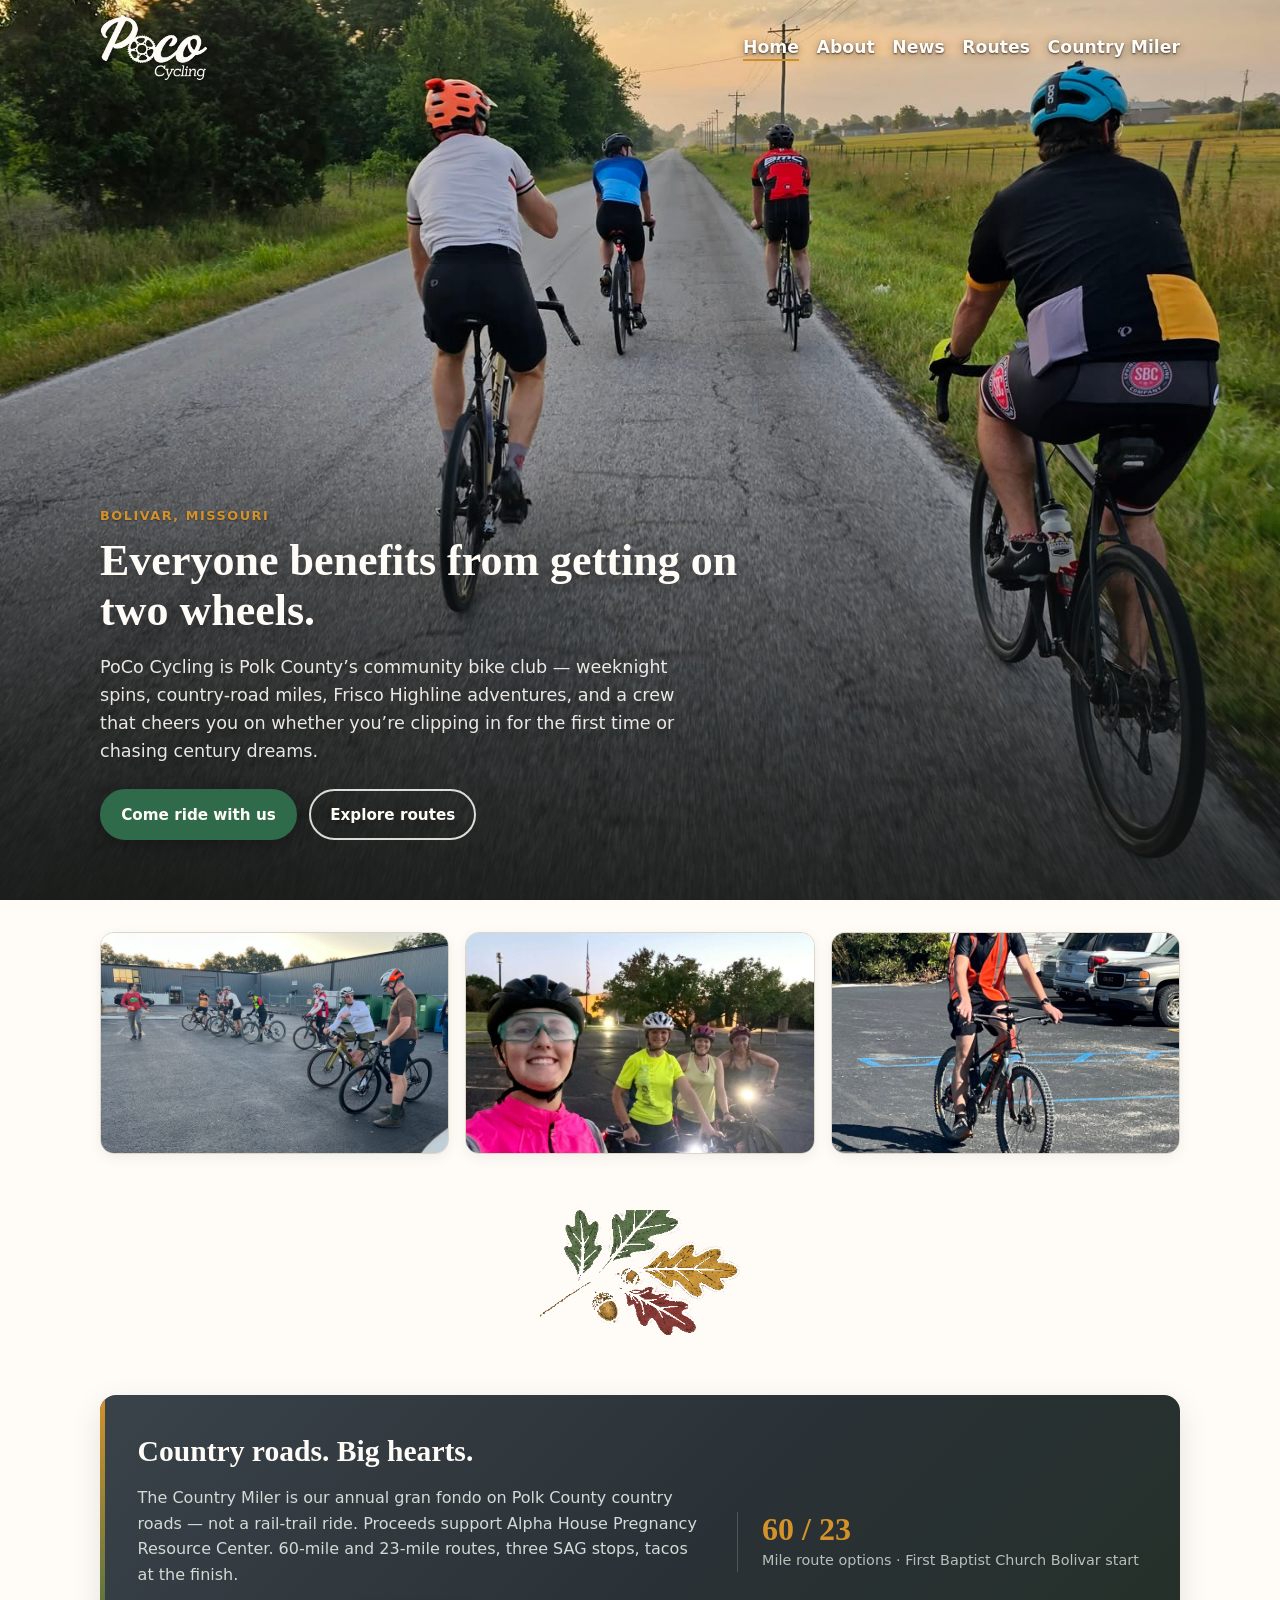
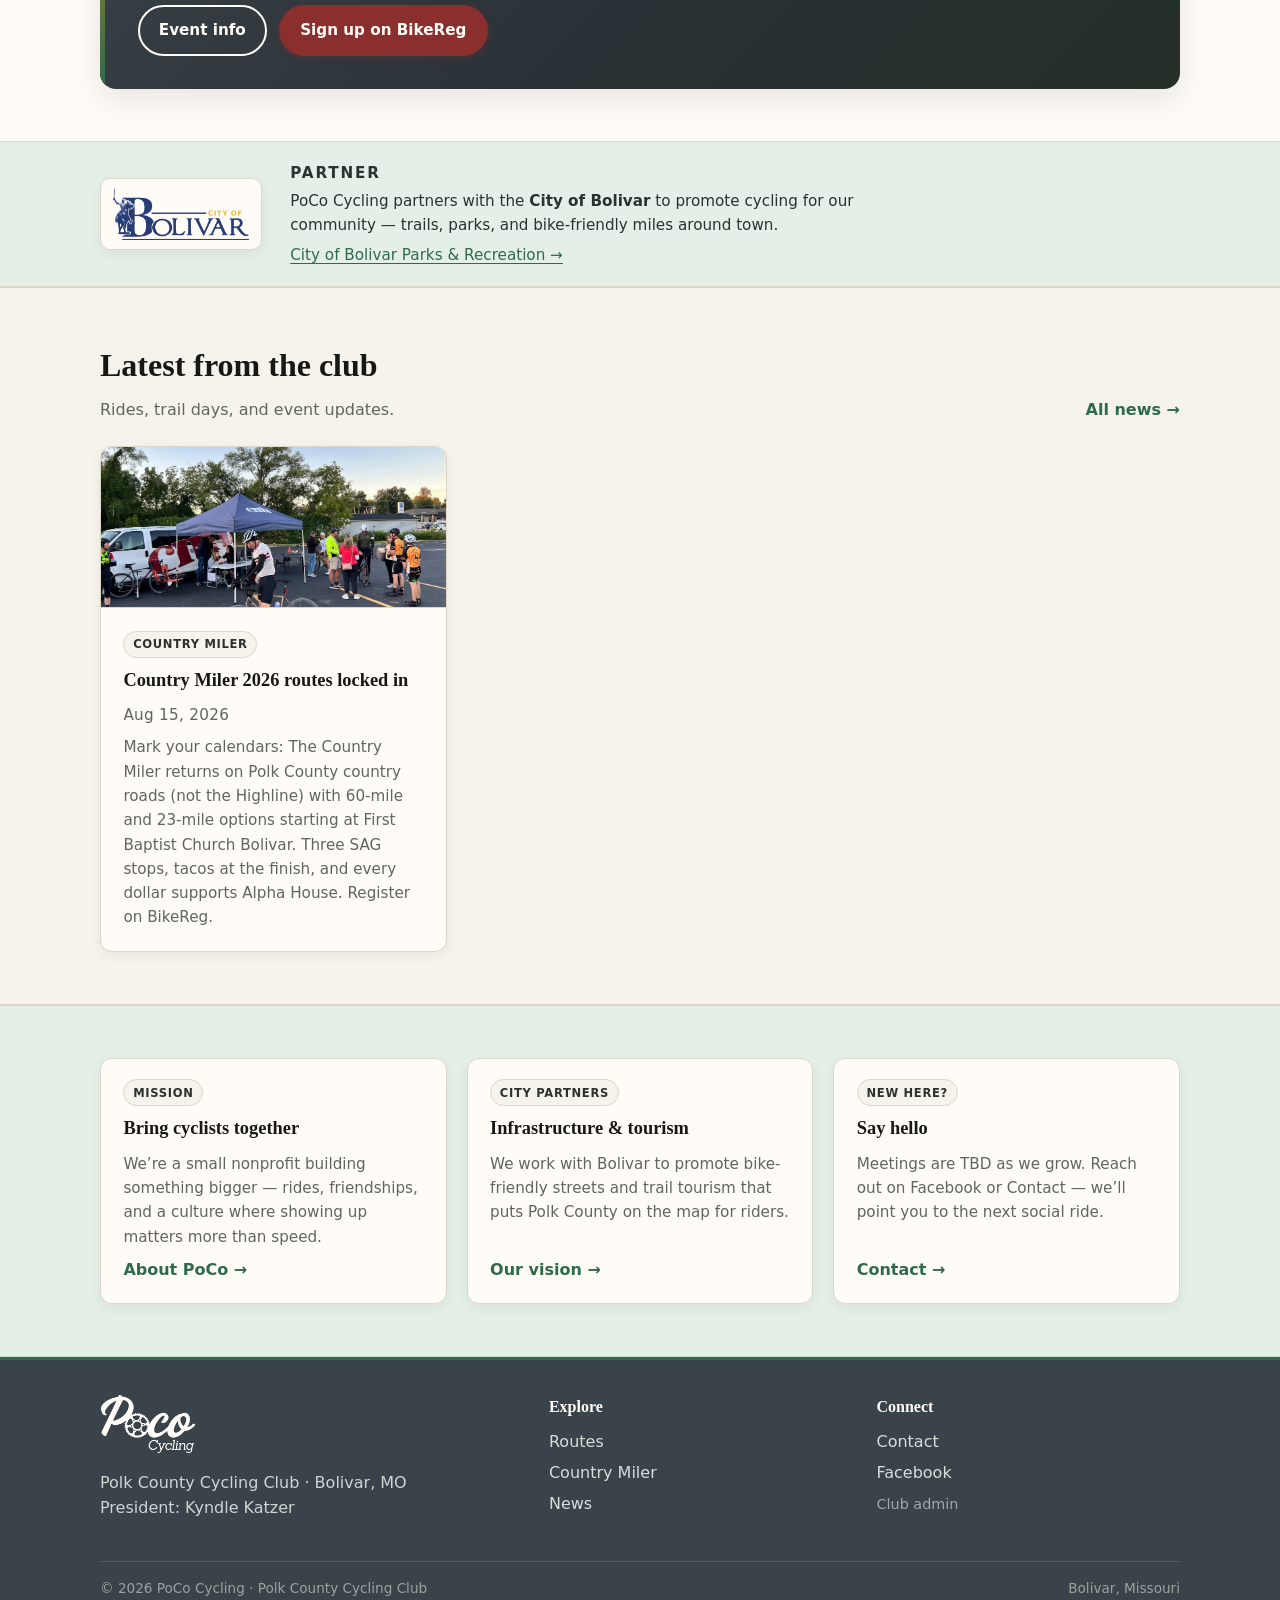
==== index.html @ d3add4bf "Align Join-deferred copy with Prototyper snapshot Home CTA points to Facebook; About Join button rem" ====
<!DOCTYPE html>
<html lang="en">
<head>
  <meta charset="utf-8">
  <meta name="viewport" content="width=device-width, initial-scale=1">
  <title>PoCo Cycling — Polk County Cycling Club</title>
  <meta name="description" content="Polk County Cycling Club in Bolivar, MO. Rides, Frisco Highline Trail, and The Country Miler gran fondo.">
  <link rel="stylesheet" href="css/styles.css?v=home4">
  <link rel="icon" href="assets/poco-logo.png" type="image/png">
</head>
<body class="page-home">
  <header class="site-header">
    <div class="container nav-wrap">
      <a class="brand" href="index.html" aria-label="PoCo Cycling home">
        <img class="brand-mark" id="home-brand-mark" src="assets/poco-logo-white.png" alt="PoCo Cycling">
      </a>
      <button class="nav-toggle" type="button" aria-expanded="false" aria-controls="site-nav">Menu</button>
      <nav class="site-nav" id="site-nav" aria-label="Primary">
        <ul>
          <li><a href="index.html" aria-current="page">Home</a></li>
          <li><a href="about.html">About</a></li>
          <li><a href="news.html">News</a></li>
          <li><a href="routes.html">Routes</a></li>
          <li><a href="country-miler.html">Country Miler</a></li>
        </ul>
      </nav>
    </div>
  </header>

  <main>
    <section class="hero hero-photo" aria-label="Welcome">
      <div class="hero-photo-overlay" aria-hidden="true"></div>
      <div class="container hero-photo-content">
        <p class="eyebrow">Bolivar, Missouri</p>
        <h1>Everyone benefits from getting on two wheels.</h1>
        <p class="lede">PoCo Cycling is Polk County’s community bike club — weeknight spins, country-road miles, Frisco Highline adventures, and a crew that cheers you on whether you’re clipping in for the first time or chasing century dreams.</p>
        <div class="cta-row">
          <a class="btn" href="https://www.facebook.com/profile.php?id=61550557324819" rel="noopener noreferrer" target="_blank">Come ride with us</a>
          <a class="btn btn-outline" href="routes.html">Explore routes</a>
        </div>
      </div>
    </section>

    <section class="section photo-strip-section" aria-label="Club photos">
      <div class="container">
        <div class="photo-strip photo-strip-3">
          <figure class="photo-frame">
            <img src="assets/photos/group-prep-parking-lot.jpg" alt="Cyclists gathering and preparing bikes in a parking lot before a community ride" width="800" height="600" loading="lazy">
          </figure>
          <figure class="photo-frame">
            <img src="assets/photos/women-riders-dusk-selfie.jpg" alt="Four women cyclists in high-visibility gear smiling for a dusk selfie with bike lights on" width="800" height="1000" loading="lazy">
          </figure>
          <figure class="photo-frame">
            <img src="assets/photos/young-rider-mtb-parking-lot.jpg" alt="Smiling young mountain bike rider in an orange safety vest and yellow helmet" width="800" height="1000" loading="lazy">
          </figure>
        </div>
      </div>
    </section>

    <div class="illust-divider" aria-hidden="true">
      <img src="assets/illustrations/botanical.png" alt="" width="220" height="140" loading="lazy">
    </div>

    <section class="section">
      <div class="container">
        <div class="callout">
          <div>
            <h2>Country roads. Big hearts.</h2>
            <p>The Country Miler is our annual gran fondo on Polk County country roads — not a rail-trail ride. Proceeds support Alpha House Pregnancy Resource Center. 60-mile and 23-mile routes, three SAG stops, tacos at the finish.</p>
            <div class="cta-row" style="margin-top:1rem">
              <a class="btn btn-outline" href="country-miler.html">Event info</a>
              <a class="btn btn-barn" href="https://www.bikereg.com/the-country-miler" target="_blank" rel="noopener noreferrer">Sign up on BikeReg</a>
            </div>
          </div>
          <div class="callout-stat">
            <strong>60 / 23</strong>
            <span>Mile route options · First Baptist Church Bolivar start</span>
          </div>
        </div>
      </div>
    </section>

    <section class="partner-band" aria-label="City of Bolivar partner">
      <div class="container partner-band-inner">
        <a class="partner-logo-link" href="https://www.bolivar.mo.us/parks-recreation" target="_blank" rel="noopener noreferrer">
          <img class="partner-logo" src="assets/partners/city-of-bolivar-logo.png" alt="City of Bolivar" width="160" height="80" loading="lazy">
        </a>
        <div class="partner-band-copy">
          <p class="eyebrow">Partner</p>
          <p>PoCo Cycling partners with the <strong>City of Bolivar</strong> to promote cycling for our community — trails, parks, and bike-friendly miles around town.</p>
          <p><a href="https://www.bolivar.mo.us/parks-recreation" target="_blank" rel="noopener noreferrer">City of Bolivar Parks &amp; Recreation →</a></p>
        </div>
      </div>
    </section>

    <section class="section section-alt">
      <div class="container">
        <div class="section-head">
          <div>
            <h2>Latest from the club</h2>
            <p>Rides, trail days, and event updates.</p>
          </div>
          <a class="link-more" href="news.html">All news →</a>
        </div>
        <div class="card-grid" id="news-teaser" aria-live="polite">
          <p class="meta">Loading news…</p>
        </div>
      </div>
    </section>

    <section class="section section-wash">
      <div class="container card-grid">
        <article class="card">
          <span class="tag">Mission</span>
          <h3>Bring cyclists together</h3>
          <p>We’re a small nonprofit building something bigger — rides, friendships, and a culture where showing up matters more than speed.</p>
          <a href="about.html">About PoCo →</a>
        </article>
        <article class="card">
          <span class="tag">City partners</span>
          <h3>Infrastructure &amp; tourism</h3>
          <p>We work with Bolivar to promote bike-friendly streets and trail tourism that puts Polk County on the map for riders.</p>
          <a href="about.html#partnership">Our vision →</a>
        </article>
        <article class="card">
          <span class="tag">New here?</span>
          <h3>Say hello</h3>
          <p>Meetings are TBD as we grow. Reach out on Facebook or Contact — we’ll point you to the next social ride.</p>
          <a href="contact.html">Contact →</a>
        </article>
      </div>
    </section>
  </main>

  <footer class="site-footer">
    <div class="container">
      <div class="footer-grid">
        <div>
          <img class="footer-mark" src="assets/poco-logo-white.png" alt="">
          <p>Polk County Cycling Club · Bolivar, MO<br>President: Kyndle Katzer</p>
        </div>
        <div>
          <h3>Explore</h3>
          <ul>
            <li><a href="routes.html">Routes</a></li>
            <li><a href="country-miler.html">Country Miler</a></li>
            <li><a href="news.html">News</a></li>
          </ul>
        </div>
        <div>
          <h3>Connect</h3>
          <ul>
            <li><a href="contact.html">Contact</a></li>
            <li><a href="https://www.facebook.com/profile.php?id=61550557324819" rel="noopener noreferrer" target="_blank">Facebook</a></li>
            <li><a class="footer-admin" href="admin.html">Club admin</a></li>
          </ul>
        </div>
      </div>
      <div class="footer-bottom">
        <span>© 2026 PoCo Cycling · Polk County Cycling Club</span>
        <span>Bolivar, Missouri</span>
      </div>
    </div>
  </footer>
  <script src="js/main.js?v=logo4"></script>
</body>
</html>
---- css/styles.css ----
/* =============================================================================
   PoCo Cycling — design tokens & shared styles
   -----------------------------------------------------------------------------
   Club palette (respect B&W PoCo logo on light/white fields):
     --ink          #161816   near-black charcoal (body text)
     --ink-soft     #2c322e   secondary text
     --muted        #5e665f   captions / meta
     --paper        #f6f3ec   warm paper background
     --paper-deep   #efeae0   deeper warm paper
     --white        #fffcf7   warm off-white (not sterile gray)
     --line         #ddd6c8   warm hairline borders
     --trail        #2f6b4a   Highline / prairie green — primary brand
     --trail-deep   #245538   hover / pressed green
     --trail-wash   #e4efe8   soft green section wash
     --slate        #3a434a   asphalt slate — secondary surfaces
     --slate-soft   #e8ebed   soft slate wash
     --sun          #d4922a   warm gold / sunset — CTAs (sparingly)
     --sun-deep     #b8781c   sun hover

   Country Miler (deeper earthy variant on .cm-page):
     --barn         #8b2e2e   barn red
     --barn-dark    #6b2222
     --olive        #5a6b3a
     --gold         #c4a35a
     --tan          #e8d9b5
     --cm-bg        #f4ebe0
   ============================================================================= */

:root {
  --ink: #161816;
  --ink-soft: #2c322e;
  --muted: #5e665f;
  --paper: #f6f3ec;
  --paper-deep: #efeae0;
  --white: #fffcf7;
  --line: #ddd6c8;
  --trail: #2f6b4a;
  --trail-deep: #245538;
  --trail-wash: #e4efe8;
  --slate: #3a434a;
  --slate-soft: #e8ebed;
  --sun: #d4922a;
  --sun-deep: #b8781c;
  --barn: #8b2e2e;
  --barn-dark: #6b2222;
  --olive: #5a6b3a;
  --gold: #c4a35a;
  --tan: #e8d9b5;
  --cm-bg: #f4ebe0;
  --radius: 12px;
  --shadow: 0 10px 32px rgba(22, 24, 22, 0.1);
  --shadow-sm: 0 4px 14px rgba(22, 24, 22, 0.06);
  --max: 1080px;
  --font-sans: "Segoe UI", system-ui, -apple-system, sans-serif;
  --font-serif: Georgia, "Times New Roman", serif;
}

*,
*::before,
*::after {
  box-sizing: border-box;
}

html {
  scroll-behavior: smooth;
}

body {
  margin: 0;
  font-family: var(--font-sans);
  color: var(--ink);
  background: var(--white);
  line-height: 1.6;
  min-height: 100vh;
  display: flex;
  flex-direction: column;
}

img,
svg {
  max-width: 100%;
  height: auto;
  display: block;
}

a {
  color: var(--trail);
  text-decoration-thickness: 1px;
  text-underline-offset: 3px;
}

a:hover {
  color: var(--trail-deep);
}

.container {
  width: min(100% - 2rem, var(--max));
  margin-inline: auto;
}

/* Header / nav — stronger bar, logo on white field */
.site-header {
  border-bottom: 1px solid var(--line);
  background: var(--white);
  position: sticky;
  top: 0;
  z-index: 50;
  box-shadow: 0 1px 0 rgba(47, 107, 74, 0.06), var(--shadow-sm);
}

.site-header::after {
  content: "";
  display: block;
  height: 3px;
  background: linear-gradient(
    90deg,
    var(--trail) 0%,
    var(--trail) 42%,
    var(--sun) 72%,
    var(--slate) 100%
  );
}

.nav-wrap {
  display: flex;
  align-items: center;
  justify-content: space-between;
  gap: 1rem;
  padding: 0.85rem 0;
}

.brand {
  display: flex;
  align-items: center;
  gap: 0.65rem;
  text-decoration: none;
  padding: 0;
  border-radius: 0;
  background: transparent;
}

.brand:hover {
  opacity: 1;
  color: inherit;
}

.brand-mark {
  width: 108px;
  height: auto;
}

.brand-text {
  display: none;
}

.nav-toggle {
  display: none;
  background: var(--trail);
  color: var(--white);
  border: 0;
  border-radius: 6px;
  padding: 0.45rem 0.7rem;
  font-size: 0.85rem;
  cursor: pointer;
}

.nav-toggle:hover {
  background: var(--trail-deep);
}

.site-nav ul {
  list-style: none;
  margin: 0;
  padding: 0;
  display: flex;
  flex-wrap: wrap;
  gap: 0.25rem 1.1rem;
  align-items: center;
}

.site-nav a {
  text-decoration: none;
  font-size: 0.95rem;
  font-weight: 500;
  color: var(--ink-soft);
  padding: 0.25rem 0;
  border-bottom: 2px solid transparent;
}

.site-nav a:hover,
.site-nav a[aria-current="page"] {
  color: var(--trail);
  border-bottom-color: var(--trail);
}

.site-nav .nav-cta {
  background: var(--trail);
  color: var(--white) !important;
  padding: 0.45rem 1rem;
  border-radius: 999px;
  border-bottom: 0 !important;
  box-shadow: 0 2px 8px rgba(47, 107, 74, 0.28);
}

.site-nav .nav-cta:hover {
  background: var(--trail-deep);
  color: var(--white) !important;
}

/* Hero — color band + soft gradient */
.hero {
  position: relative;
  padding: 3.75rem 0 3.25rem;
  background:
    linear-gradient(165deg, var(--trail-wash) 0%, var(--paper) 38%, var(--white) 78%);
  border-bottom: 1px solid var(--line);
  overflow: hidden;
}

.hero::before {
  content: "";
  position: absolute;
  inset: 0 0 auto 0;
  height: 6px;
  background: linear-gradient(90deg, var(--trail), var(--sun) 55%, var(--slate));
}

.hero-band {
  position: absolute;
  right: -8%;
  bottom: -18%;
  width: min(52vw, 520px);
  height: min(42vw, 360px);
  pointer-events: none;
  opacity: 0.14;
  color: var(--trail);
}

.hero-band svg {
  width: 100%;
  height: 100%;
}

.hero-grid {
  position: relative;
  z-index: 1;
  display: grid;
  grid-template-columns: 1.2fr 0.8fr;
  gap: 2.5rem;
  align-items: start;
}

.hero-logo {
  width: min(280px, 100%);
  margin-bottom: 1.25rem;
  padding: 0.65rem 0.85rem;
  background: var(--white);
  border-radius: 10px;
  border: 1px solid var(--line);
  box-shadow: var(--shadow-sm);
}

.eyebrow {
  font-size: 0.8rem;
  letter-spacing: 0.12em;
  text-transform: uppercase;
  color: var(--trail);
  margin: 0 0 0.6rem;
  font-weight: 700;
}

.hero h1,
.page-hero h1 {
  font-family: var(--font-serif);
  font-size: clamp(1.9rem, 4vw, 2.75rem);
  line-height: 1.15;
  margin: 0 0 1rem;
  font-weight: 700;
  color: var(--ink);
}

.lede {
  font-size: 1.1rem;
  color: var(--ink-soft);
  max-width: 38rem;
  margin: 0 0 1.5rem;
}

.cta-row {
  display: flex;
  flex-wrap: wrap;
  gap: 0.75rem;
}

.btn {
  display: inline-flex;
  align-items: center;
  justify-content: center;
  gap: 0.4rem;
  padding: 0.7rem 1.2rem;
  border-radius: 999px;
  border: 2px solid var(--trail);
  background: var(--trail);
  color: var(--white);
  text-decoration: none;
  font-weight: 600;
  font-size: 0.95rem;
  cursor: pointer;
  transition: background 0.15s ease, border-color 0.15s ease, transform 0.15s ease, box-shadow 0.15s ease;
  box-shadow: 0 2px 10px rgba(47, 107, 74, 0.22);
}

.btn:hover {
  background: var(--trail-deep);
  border-color: var(--trail-deep);
  color: var(--white);
  transform: translateY(-1px);
}

.btn-outline {
  background: transparent;
  color: var(--trail);
  box-shadow: none;
}

.btn-outline:hover {
  color: var(--white);
  background: var(--trail);
  border-color: var(--trail);
}

.btn-sun {
  background: var(--sun);
  border-color: var(--sun);
  color: var(--ink);
  box-shadow: 0 2px 10px rgba(212, 146, 42, 0.35);
}

.btn-sun:hover {
  background: var(--sun-deep);
  border-color: var(--sun-deep);
  color: var(--white);
}

.btn-barn {
  background: var(--barn);
  border-color: var(--barn);
  box-shadow: 0 2px 10px rgba(139, 46, 46, 0.28);
}

.btn-barn:hover {
  background: var(--barn-dark);
  border-color: var(--barn-dark);
  color: var(--white);
}

.btn-slate {
  background: var(--slate);
  border-color: var(--slate);
  box-shadow: 0 2px 10px rgba(58, 67, 74, 0.28);
}

.btn-slate:hover {
  background: var(--ink);
  border-color: var(--ink);
  color: var(--white);
}

/* Featured trail card — magnetic */
.hero-card {
  background: var(--white);
  border: 1px solid var(--line);
  border-radius: calc(var(--radius) + 2px);
  padding: 1.5rem 1.6rem;
  box-shadow: var(--shadow);
  border-top: 4px solid var(--trail);
  position: relative;
  transition: transform 0.2s ease, box-shadow 0.2s ease;
}

.hero-card:hover {
  transform: translateY(-3px);
  box-shadow: 0 16px 40px rgba(47, 107, 74, 0.16);
}

.hero-card .eyebrow {
  color: var(--sun-deep);
}

.hero-card h2 {
  font-family: var(--font-serif);
  font-size: 1.35rem;
  margin: 0 0 0.5rem;
  color: var(--ink);
}

.hero-card p {
  margin: 0 0 1rem;
  color: var(--muted);
  font-size: 0.95rem;
}

.hero-card .btn-outline {
  border-color: var(--trail);
  color: var(--trail);
}

.hero-card .btn-outline:hover {
  background: var(--trail);
  color: var(--white);
}


/* Full-bleed photo hero (home) */
.hero.hero-photo {
  background: #1a221c url("../assets/photos/pov-country-road-golden-hour.jpg") center 40% / cover no-repeat;
}

.hero-photo {
  position: relative;
  box-sizing: border-box;
  min-height: 100dvh !important;
  min-height: 100svh !important;
  min-height: 100vh !important;
  height: calc(100dvh) !important;
  height: calc(100svh) !important;
  height: 100vh !important;
  display: flex;
  align-items: flex-end;
  padding: 0 !important;
  margin: 0;
  border-bottom: 0;
  overflow: hidden;
  background-color: #1a221c;
  background-image: url("../assets/photos/pov-country-road-golden-hour.jpg");
  background-size: cover;
  background-position: center 40%;
  background-repeat: no-repeat;
  /* kill inherited .hero wash */
  background-blend-mode: normal;
}

.hero-photo::before {
  /* Override thin accent bar from .hero — full overlay handled by .hero-photo-overlay */
  display: none;
}

.hero-photo-overlay {
  position: absolute;
  inset: 0;
  pointer-events: none;
  /* Bottom-left readability only — top sky stays clear (no grey banner) */
  background:
    linear-gradient(
      180deg,
      rgba(22, 24, 22, 0) 0%,
      rgba(22, 24, 22, 0) 42%,
      rgba(22, 24, 22, 0.35) 72%,
      rgba(22, 24, 22, 0.78) 100%
    ),
    radial-gradient(
      ellipse 95% 75% at 12% 100%,
      rgba(22, 24, 22, 0.72) 0%,
      rgba(22, 24, 22, 0.35) 42%,
      rgba(22, 24, 22, 0) 72%
    );
}

.hero-photo-content {
  position: relative;
  z-index: 1;
  padding: 5.5rem 0 3.75rem; /* no extra inline — .container 2rem gutter matches nav logo */
  max-width: none; /* don't shrink+center — left edge must match nav logo gutter */
  margin-inline: auto; /* same as nav .container */
}

/* keep a readable measure without shifting the left edge */
.hero-photo-content > .eyebrow,
.hero-photo-content > h1,
.hero-photo-content > .lede,
.hero-photo-content > .cta-row {
  max-width: 40rem;
}

.hero-photo .eyebrow {
  color: var(--sun);
  text-shadow: 0 1px 2px rgba(0, 0, 0, 0.35);
}

.hero-photo h1 {
  color: #fffcf7;
  text-shadow: 0 2px 18px rgba(0, 0, 0, 0.35);
}

.hero-photo .lede {
  color: rgba(255, 252, 247, 0.9);
  max-width: 36rem;
  text-shadow: 0 1px 8px rgba(0, 0, 0, 0.25);
}

.hero-photo .btn {
  box-shadow: 0 4px 16px rgba(0, 0, 0, 0.28);
}

.hero-photo .btn-outline {
  background: transparent;
  border-color: rgba(255, 252, 247, 0.85);
  color: #fffcf7;
  box-shadow: none;
}

.hero-photo .btn-outline:hover {
  background: rgba(255, 252, 247, 0.14);
  border-color: #fffcf7;
  color: #fffcf7;
}

.hero-photo .cta-row {
  margin-top: 0.25rem;
}

/* Frisco featured route photo */
.route-featured-photo {
  margin: 0.85rem 0 1rem;
  border-radius: calc(var(--radius) - 2px);
  overflow: hidden;
  border: 1px solid #c5d9cb;
  box-shadow: var(--shadow-sm);
  max-width: 42rem;
}

.route-featured-photo img {
  width: 100%;
  height: 220px;
  object-fit: cover;
  display: block;
}

/* Sections — alternating warm paper / soft green wash */
.section {
  padding: 3.25rem 0;
}

.section-alt {
  background: var(--paper);
  border-block: 1px solid var(--line);
}

.section-wash {
  background: var(--trail-wash);
  border-block: 1px solid #cfded3;
}

.section-head {
  display: flex;
  flex-wrap: wrap;
  align-items: end;
  justify-content: space-between;
  gap: 1rem;
  margin-bottom: 1.5rem;
}

.section-head h2 {
  font-family: var(--font-serif);
  font-size: clamp(1.5rem, 3vw, 2rem);
  margin: 0;
}

.section-head p {
  margin: 0.35rem 0 0;
  color: var(--muted);
}

.link-more {
  font-weight: 600;
  white-space: nowrap;
  color: var(--trail);
  text-decoration: none;
}

.link-more:hover {
  color: var(--trail-deep);
  text-decoration: underline;
}

/* Cards */
.card-grid {
  display: grid;
  grid-template-columns: repeat(3, 1fr);
  gap: 1.25rem;
}

.card {
  background: var(--white);
  border: 1px solid var(--line);
  border-radius: var(--radius);
  padding: 1.3rem 1.4rem;
  display: flex;
  flex-direction: column;
  gap: 0.5rem;
  box-shadow: var(--shadow-sm);
  transition: box-shadow 0.15s ease, border-color 0.15s ease;
}

.card:hover {
  box-shadow: var(--shadow);
  border-color: #cfc6b4;
}

.card h3 {
  font-family: var(--font-serif);
  font-size: 1.15rem;
  margin: 0;
}

.card p {
  margin: 0;
  color: var(--muted);
  font-size: 0.95rem;
  flex: 1;
}

.card > a:not(.btn):not(.btn-outline) {
  font-weight: 600;
  text-decoration: none;
  color: var(--trail);
}

.card > a:not(.btn):not(.btn-outline):hover {
  text-decoration: underline;
  color: var(--trail-deep);
}

.meta {
  font-size: 0.8rem;
  color: var(--muted);
  letter-spacing: 0.02em;
}

.tag {
  display: inline-block;
  font-size: 0.72rem;
  font-weight: 700;
  letter-spacing: 0.06em;
  text-transform: uppercase;
  border: 1px solid var(--line);
  border-radius: 999px;
  padding: 0.2rem 0.55rem;
  color: var(--ink-soft);
  background: var(--paper);
  width: fit-content;
}

.tag-trail,
.badge-trail {
  background: var(--trail);
  color: var(--white);
  border-color: var(--trail);
}

.sample-note {
  font-size: 0.75rem;
  color: #888;
  font-style: italic;
}

/* Callout / feature band — asphalt slate */
.callout {
  display: grid;
  grid-template-columns: 1.4fr 1fr;
  gap: 2rem;
  align-items: center;
  background:
    linear-gradient(135deg, var(--slate) 0%, #2a3136 55%, #243028 100%);
  color: var(--white);
  border-radius: calc(var(--radius) + 4px);
  padding: 2.1rem 2.35rem;
  overflow: hidden;
  box-shadow: var(--shadow);
  position: relative;
}

.callout::before {
  content: "";
  position: absolute;
  inset: 0 auto 0 0;
  width: 5px;
  background: linear-gradient(180deg, var(--sun), var(--trail));
}

.callout h2 {
  font-family: var(--font-serif);
  margin: 0 0 0.6rem;
  font-size: clamp(1.4rem, 2.5vw, 1.85rem);
}

.callout p {
  margin: 0 0 1.1rem;
  color: #d4dad6;
  max-width: 36rem;
}

.callout .btn-outline {
  border-color: var(--white);
  color: var(--white);
}

.callout .btn-outline:hover {
  background: rgba(255, 255, 255, 0.14);
  color: var(--white);
  border-color: var(--white);
}

.callout-stat {
  border-left: 1px solid rgba(255, 255, 255, 0.18);
  padding-left: 1.5rem;
}

.callout-stat strong {
  display: block;
  font-family: var(--font-serif);
  font-size: 2rem;
  line-height: 1.1;
  color: var(--sun);
}

.callout-stat span {
  color: #b8c0ba;
  font-size: 0.9rem;
}

/* Page hero (inner pages) */
.page-hero {
  position: relative;
  padding: 2.75rem 0 2rem;
  border-bottom: 1px solid var(--line);
  background:
    linear-gradient(180deg, var(--trail-wash) 0%, var(--paper) 55%, var(--white) 100%);
  overflow: hidden;
}

.page-hero::before {
  content: "";
  position: absolute;
  inset: 0 0 auto 0;
  height: 4px;
  background: linear-gradient(90deg, var(--trail) 0%, var(--sun) 60%, transparent 100%);
}

.page-hero .container {
  position: relative;
  z-index: 1;
}

.page-hero .lede {
  margin-bottom: 0;
}

/* Prose */
.prose {
  max-width: 42rem;
}

.prose h2 {
  font-family: var(--font-serif);
  margin: 2rem 0 0.75rem;
  font-size: 1.45rem;
}

.prose p {
  margin: 0 0 1rem;
  color: var(--ink-soft);
}

.prose ul {
  margin: 0 0 1rem;
  padding-left: 1.2rem;
  color: var(--ink-soft);
}

.prose a {
  color: var(--trail);
}

.two-col {
  display: grid;
  grid-template-columns: 1.2fr 0.8fr;
  gap: 2rem;
  align-items: start;
}

.aside-card {
  background: var(--white);
  border: 1px solid var(--line);
  border-radius: var(--radius);
  padding: 1.35rem;
  position: sticky;
  top: 5rem;
  box-shadow: var(--shadow-sm);
  border-top: 3px solid var(--trail);
}

.aside-card h3 {
  font-family: var(--font-serif);
  margin: 0 0 0.6rem;
  font-size: 1.15rem;
}

.aside-card p,
.aside-card li {
  color: var(--muted);
  font-size: 0.95rem;
}

.aside-card ul {
  margin: 0;
  padding-left: 1.1rem;
}

/* Routes */
.route-featured {
  border: 1px solid var(--line);
  border-radius: var(--radius);
  padding: 1.6rem 1.7rem;
  margin-bottom: 1.5rem;
  background: var(--white);
  box-shadow: var(--shadow-sm);
}

.route-featured h3 {
  font-family: var(--font-serif);
  font-size: 1.5rem;
  margin: 0.5rem 0 0.4rem;
}

.route-meta {
  display: flex;
  flex-wrap: wrap;
  gap: 0.5rem 1rem;
  margin: 0.75rem 0 1rem;
  font-size: 0.9rem;
  color: var(--muted);
}

.route-featured-highline {
  border: 2px solid var(--trail);
  background:
    linear-gradient(165deg, var(--trail-wash) 0%, var(--white) 48%);
  box-shadow: 0 12px 36px rgba(47, 107, 74, 0.12);
  position: relative;
  padding-right: 6rem;
}

.route-featured-mark {
  position: absolute;
  right: 1.1rem;
  top: 1.1rem;
  width: 72px;
  height: 72px;
  object-fit: contain;
  border-radius: 50%;
  background: var(--white);
  border: 2px solid rgba(47, 107, 74, 0.22);
  box-shadow: 0 6px 18px rgba(47, 107, 74, 0.14);
  padding: 0.35rem;
  z-index: 1;
}

/* Leaflet GPX embeds */
.map-embed {
  width: 100%;
  min-height: 280px;
  height: 280px;
  border-radius: 8px;
  border: 1px solid var(--line);
  background: var(--trail-wash);
  margin: 0.75rem 0 1rem;
  z-index: 1;
}

.map-embed.map-embed-error {
  display: flex;
  align-items: center;
  justify-content: center;
  color: var(--muted);
  font-size: 0.9rem;
  padding: 1rem;
}

.badge {
  display: inline-block;
  background: var(--slate);
  color: var(--white);
  font-size: 0.72rem;
  font-weight: 700;
  letter-spacing: 0.05em;
  text-transform: uppercase;
  padding: 0.25rem 0.55rem;
  border-radius: 4px;
}

.note-box {
  background: var(--paper);
  border-left: 3px solid var(--trail);
  padding: 0.9rem 1rem;
  font-size: 0.9rem;
  color: var(--muted);
  margin-top: 1.5rem;
  border-radius: 0 8px 8px 0;
}

/* Country Miler theme */
.cm-page .page-hero {
  background: linear-gradient(135deg, var(--cm-bg) 0%, #fff8f0 55%, var(--white) 100%);
  border-bottom-color: var(--tan);
}

.cm-page .page-hero::before {
  background: linear-gradient(90deg, var(--barn) 0%, var(--gold) 45%, var(--olive) 100%);
}

.cm-page .site-header::after {
  background: linear-gradient(90deg, var(--barn), var(--gold) 50%, var(--olive));
}

.cm-page .site-nav a[aria-current="page"] {
  color: var(--barn);
  border-bottom-color: var(--barn);
}

.cm-page .nav-cta {
  background: var(--barn);
  box-shadow: 0 2px 8px rgba(139, 46, 46, 0.3);
}

.cm-page .nav-cta:hover {
  background: var(--barn-dark);
}

.cm-band {
  background: var(--cm-bg);
  border-block: 1px solid var(--tan);
}

.cm-facts {
  display: grid;
  grid-template-columns: repeat(4, 1fr);
  gap: 1rem;
}

.cm-fact {
  background: var(--white);
  border: 1px solid var(--tan);
  border-radius: var(--radius);
  padding: 1.15rem 1.15rem;
  text-align: center;
  box-shadow: var(--shadow-sm);
}

.cm-fact strong {
  display: block;
  font-family: var(--font-serif);
  font-size: 1.35rem;
  color: var(--barn);
  margin-bottom: 0.25rem;
}

.cm-fact span {
  font-size: 0.85rem;
  color: var(--muted);
}

.cm-accent {
  color: var(--barn);
}

.cm-olive {
  color: var(--olive);
}

.cm-flyer {
  margin: 0;
  text-align: center;
}

.cm-flyer img {
  margin-inline: auto;
  max-width: min(100%, 520px);
  border-radius: calc(var(--radius) + 2px);
  border: 1px solid var(--tan);
  box-shadow: var(--shadow);
}

.cm-flyer figcaption {
  margin-top: 0.75rem;
  font-size: 0.85rem;
  color: var(--muted);
}

/* Form */
.form {
  display: grid;
  gap: 1rem;
  max-width: 32rem;
}

.form label {
  display: grid;
  gap: 0.35rem;
  font-weight: 600;
  font-size: 0.9rem;
}

.form input,
.form textarea,
.form select {
  font: inherit;
  padding: 0.65rem 0.75rem;
  border: 1px solid #c9c2b4;
  border-radius: 8px;
  background: var(--white);
}

.form input:focus,
.form textarea:focus,
.form select:focus {
  outline: 2px solid var(--trail);
  outline-offset: 1px;
  border-color: var(--trail);
}

.form-note {
  font-size: 0.85rem;
  color: var(--muted);
  margin: 0;
}

.form-success {
  display: none;
  background: var(--trail-wash);
  border: 1px solid #b7d4b7;
  color: #245024;
  padding: 0.9rem 1rem;
  border-radius: 8px;
  font-size: 0.95rem;
}

.form-success.is-visible {
  display: block;
}

/* News list */
.news-list {
  display: grid;
  gap: 1rem;
}

.news-item {
  background: var(--white);
  border: 1px solid var(--line);
  border-radius: var(--radius);
  padding: 1.25rem 1.4rem;
  box-shadow: var(--shadow-sm);
}

.news-item h3 {
  font-family: var(--font-serif);
  margin: 0.35rem 0 0.5rem;
  font-size: 1.25rem;
}

.news-item p {
  margin: 0;
  color: var(--muted);
}

/* Footer — asphalt slate */
.site-footer {
  margin-top: auto;
  border-top: 3px solid var(--trail);
  background: var(--slate);
  color: #cfd5d1;
  padding: 2.1rem 0 1.5rem;
}

.footer-grid {
  display: grid;
  grid-template-columns: 1.4fr 1fr 1fr;
  gap: 1.5rem;
  margin-bottom: 1.5rem;
}

.site-footer h3 {
  color: var(--white);
  font-family: var(--font-serif);
  font-size: 1rem;
  margin: 0 0 0.6rem;
}

.site-footer a {
  color: #d8ddd9;
  text-decoration: none;
}

.site-footer a:hover {
  color: var(--sun);
}

.site-footer ul {
  list-style: none;
  margin: 0;
  padding: 0;
}

.site-footer li {
  margin-bottom: 0.35rem;
}

.footer-mark {
  width: 96px;
  height: auto;
  margin-bottom: 0.75rem;
}

.footer-bottom {
  border-top: 1px solid rgba(255, 255, 255, 0.12);
  padding-top: 1rem;
  font-size: 0.85rem;
  color: #9aa39c;
  display: flex;
  flex-wrap: wrap;
  gap: 0.5rem 1.5rem;
  justify-content: space-between;
}

/* Utilities */
.sr-only {
  position: absolute;
  width: 1px;
  height: 1px;
  padding: 0;
  margin: -1px;
  overflow: hidden;
  clip: rect(0, 0, 0, 0);
  border: 0;
}

.optional {
  font-weight: 500;
  color: var(--muted);
  font-size: 0.85em;
}

.form-section-title {
  font-family: var(--font-serif);
  font-size: clamp(1.35rem, 2.5vw, 1.75rem);
  margin: 0 0 0.5rem;
}

.form-lede {
  color: var(--muted);
  margin: 0 0 1.25rem;
  max-width: 36rem;
}

.checkbox-label {
  display: flex !important;
  align-items: flex-start;
  gap: 0.65rem;
  font-weight: 500 !important;
  cursor: pointer;
}

.checkbox-label input {
  margin-top: 0.25rem;
  width: auto;
  flex-shrink: 0;
}

.card-soon {
  border-style: dashed;
  background: var(--paper);
  box-shadow: none;
}

.card .btn,
.card .btn-outline {
  margin-top: 0.35rem;
  align-self: flex-start;
}

.footer-admin {
  opacity: 0.65;
  font-size: 0.9em;
}

.form-error {
  background: #fceeee;
  border: 1px solid #e0b4b4;
  color: #6b2222;
  padding: 0.75rem 1rem;
  border-radius: 8px;
  font-size: 0.95rem;
  margin-bottom: 1rem;
}

.admin-gate {
  max-width: 28rem;
}

.admin-list {
  display: grid;
  gap: 1rem;
  margin-bottom: 1.5rem;
}

.admin-item {
  display: flex;
  flex-wrap: wrap;
  gap: 1rem;
  justify-content: space-between;
  align-items: flex-start;
  border: 1px solid var(--line);
  border-radius: var(--radius);
  padding: 1.15rem 1.25rem;
  background: var(--white);
  box-shadow: var(--shadow-sm);
}

.admin-item h3 {
  font-family: var(--font-serif);
  font-size: 1.15rem;
  margin: 0 0 0.35rem;
}

.admin-item p {
  margin: 0 0 0.35rem;
  color: var(--muted);
  font-size: 0.95rem;
}

.admin-actions {
  display: flex;
  flex-wrap: wrap;
  gap: 0.5rem;
}

.note-box code {
  font-size: 0.85em;
}

.route-map-grid {
  display: grid;
  grid-template-columns: repeat(2, 1fr);
  gap: 1.25rem;
}

.route-map-grid .card-soon {
  grid-column: 1 / -1;
  max-width: 28rem;
}

.route-card .route-map {
  width: 100%;
  height: 280px;
  border-radius: 8px;
  border: 1px solid var(--line);
  background: var(--trail-wash);
  margin: 0.35rem 0 0.15rem;
  z-index: 1;
}

.route-map-error {
  display: flex;
  align-items: center;
  justify-content: center;
  color: var(--muted);
  font-size: 0.9rem;
  padding: 1rem;
}

.route-actions {
  display: flex;
  flex-wrap: wrap;
  gap: 0.5rem;
  margin-top: 0.35rem;
}

.route-actions .btn {
  margin-top: 0;
}


/* Photo strip & frames — club photography */
.photo-strip-section {
  padding-top: 2rem;
}

.photo-strip {
  display: grid;
  grid-template-columns: 1.4fr 1fr 1fr;
  gap: 1rem;
  align-items: stretch;
}

.photo-strip-3 {
  grid-template-columns: repeat(3, 1fr);
}

.photo-strip-4 {
  grid-template-columns: repeat(4, 1fr);
}

.photo-frame {
  margin: 0;
  background: var(--white);
  border: 1px solid var(--line);
  border-radius: calc(var(--radius) + 2px);
  overflow: hidden;
  box-shadow: var(--shadow-sm);
  display: flex;
  flex-direction: column;
}

.photo-frame img {
  width: 100%;
  height: 220px;
  object-fit: cover;
  display: block;
}

.photo-frame-hero img {
  height: 280px;
}

.photo-frame figcaption {
  padding: 0.65rem 0.85rem 0.8rem;
  font-size: 0.82rem;
  color: var(--muted);
  line-height: 1.35;
  border-top: 1px solid var(--line);
  background: var(--paper);
}

.cm-page .photo-frame {
  border-color: var(--tan);
}

.cm-page .photo-frame figcaption {
  background: var(--cm-bg);
  border-top-color: var(--tan);
}

.news-thumb {
  margin: -0.15rem -0.15rem 0.85rem;
  border-radius: calc(var(--radius) - 2px);
  overflow: hidden;
  border: 1px solid var(--line);
}

.news-thumb img {
  width: 100%;
  height: 160px;
  object-fit: cover;
  display: block;
}

.news-item .news-thumb {
  margin: 0 0 1rem;
  border-radius: var(--radius);
}

.news-item .news-thumb img {
  height: 220px;
}

.card > .news-thumb {
  margin: -1.3rem -1.4rem 0.9rem;
  border-radius: 0;
  border: 0;
  border-bottom: 1px solid var(--line);
}

.card:has(> .news-thumb) {
  overflow: hidden;
}

/* Partner callouts — City of Bolivar */
.partner-band {
  background: var(--trail-wash);
  border-block: 1px solid var(--line);
  padding: 1.15rem 0;
}

.partner-band-inner {
  display: flex;
  flex-wrap: wrap;
  align-items: center;
  gap: 1.25rem 1.75rem;
}

.partner-band-copy {
  flex: 1 1 16rem;
  min-width: 0;
}

.partner-band-copy .eyebrow {
  margin-bottom: 0.25rem;
}

.partner-band-copy p {
  margin: 0 0 0.35rem;
  color: var(--ink-soft);
  font-size: 0.95rem;
  max-width: 40rem;
}

.partner-band-copy p:last-child {
  margin-bottom: 0;
}

.partner-logo-link {
  display: inline-flex;
  align-items: center;
  text-decoration: none;
  background: var(--white);
  border: 1px solid var(--line);
  border-radius: 10px;
  padding: 0.55rem 0.75rem;
  box-shadow: var(--shadow-sm);
}

.partner-logo-link:hover {
  border-color: var(--trail);
}

.partner-logo {
  width: auto;
  height: 52px;
  max-width: 160px;
  object-fit: contain;
}

.partner-callout {
  display: flex;
  flex-wrap: wrap;
  align-items: center;
  gap: 1rem 1.25rem;
  margin-top: 1.25rem;
  padding: 1rem 1.15rem;
  background: var(--paper);
  border: 1px solid var(--line);
  border-radius: var(--radius);
}

.partner-callout .meta {
  margin: 0;
}

.partner-callout-routes {
  margin: 1.5rem 0 0;
  background: var(--trail-wash);
  border-color: #c5d9cb;
}

.partner-callout-routes > div {
  flex: 1 1 16rem;
  min-width: 0;
}

.partner-callout-routes .eyebrow {
  margin-bottom: 0.2rem;
}

.partner-callout-routes p {
  margin: 0 0 0.35rem;
  color: var(--ink-soft);
  font-size: 0.95rem;
}

.partner-callout-routes p:last-child {
  margin-bottom: 0;
}

/* Country Miler — course video */
.cm-video {
  margin: 0;
  max-width: 52rem;
  background: var(--white);
  border: 1px solid var(--tan);
  border-radius: calc(var(--radius) + 2px);
  overflow: hidden;
  box-shadow: var(--shadow-sm);
}

.cm-video video {
  display: block;
  width: 100%;
  height: auto;
  max-height: 70vh;
  background: #1a1a1a;
}

.cm-video figcaption {
  padding: 0.7rem 0.95rem 0.85rem;
  font-size: 0.85rem;
  color: var(--muted);
  background: var(--cm-bg);
  border-top: 1px solid var(--tan);
}

/* Photo placeholder frames (dashed — no fake stock) */
.photo-coming {
  display: flex;
  align-items: center;
  justify-content: center;
  min-height: 140px;
  border: 2px dashed var(--line);
  border-radius: var(--radius);
  background: var(--paper);
  color: var(--muted);
  font-size: 0.85rem;
  font-style: italic;
  text-align: center;
  padding: 1rem;
}

/* Responsive */
@media (max-width: 860px) {
  .hero-grid,
  .callout,
  .two-col,
  .footer-grid,
  .cm-facts,
  .page-hero-grid {
    grid-template-columns: 1fr;
  }

  .hero-aside-card img {
    height: 180px;
  }

  .about-group-photo img {
    height: 200px;
  }

  .photo-strip-gallery {
    grid-template-columns: 1fr;
  }

  .trail-map-cta {
    flex-direction: column;
    align-items: flex-start;
  }

  .route-featured-highline {
    padding-right: 1.6rem;
  }

  .route-featured-mark {
    position: static;
    display: block;
    width: 64px;
    height: 64px;
    margin: 0 0 0.75rem;
  }

  .partner-band-inner,
  .partner-callout-routes {
    flex-direction: column;
    align-items: flex-start;
  }

  .callout-stat {
    border-left: 0;
    border-top: 1px solid rgba(255, 255, 255, 0.2);
    padding-left: 0;
    padding-top: 1.25rem;
  }

  .card-grid {
    grid-template-columns: 1fr;
  }

  .photo-strip,
  .photo-strip-3,
  .photo-strip-4 {
    grid-template-columns: 1fr;
  }

  .photo-frame img,
  .photo-frame-hero img {
    height: 220px;
  }

  .nav-toggle {
    display: inline-flex;
  }

  .site-nav {
    display: none;
    width: 100%;
  }

  .site-nav.is-open {
    display: block;
  }

  .nav-wrap {
    flex-wrap: wrap;
  }

  .site-nav ul {
    flex-direction: column;
    align-items: stretch;
    gap: 0.15rem;
    padding: 0.5rem 0 0.25rem;
  }

  .site-nav a {
    padding: 0.55rem 0;
  }

  .site-nav .nav-cta {
    text-align: center;
    margin-top: 0.35rem;
  }

  .hero-band {
    width: 70vw;
    opacity: 0.1;
  }

  .route-map-grid {
    grid-template-columns: 1fr;
  }

  .route-map-grid .card-soon {
    max-width: none;
  }

  .route-card .route-map {
    height: 240px;
  }

  .hero-photo {
    min-height: 100dvh;
    min-height: 100svh;
    min-height: 100vh;
  }

  .hero-photo-content {
    padding: 4rem 0 2.75rem;
  }

  .route-featured-photo img {
    height: 180px;
  }
}

@media (min-width: 861px) and (max-width: 980px) {
  .card-grid {
    grid-template-columns: repeat(2, 1fr);
  }

  .photo-strip-4,
  .photo-strip-gallery {
    grid-template-columns: repeat(2, 1fr);
  }

  .photo-strip {
    grid-template-columns: 1fr 1fr;
  }

  .photo-strip .photo-frame-hero {
    grid-column: 1 / -1;
  }
}

/* Illustration accents — light, warm, spare */
.illust-divider {
  display: flex;
  justify-content: center;
  padding: 0.25rem 0 0.5rem;
}

.illust-divider img {
  width: min(200px, 42vw);
  height: auto;
  opacity: 0.92;
}

.illust-accent {
  margin: 0 0 1.25rem;
}

.illust-accent-landscape img {
  width: min(260px, 70%);
  height: auto;
  border-radius: 8px;
  opacity: 0.95;
}

.section-head-with-illust {
  display: flex;
  align-items: flex-start;
  gap: 0.75rem;
}

.illust-icon {
  width: 52px;
  height: auto;
  flex-shrink: 0;
  margin-top: 0.15rem;
  opacity: 0.95;
}

/* Frisco Highline detail map CTA (Ozark Greenways) */
.trail-map-cta {
  display: flex;
  flex-wrap: wrap;
  align-items: center;
  justify-content: space-between;
  gap: 1rem 1.5rem;
  margin: 1.75rem 0 2rem;
  padding: 1.15rem 1.35rem;
  background: var(--trail-wash);
  border: 1px solid #c5d9cb;
  border-radius: var(--radius);
  box-shadow: var(--shadow-sm);
}

.trail-map-cta-copy {
  flex: 1 1 16rem;
  min-width: 0;
}

.trail-map-cta-copy h3 {
  font-family: var(--font-serif);
  margin: 0.15rem 0 0.4rem;
  font-size: 1.2rem;
}

.trail-map-cta-copy p {
  margin: 0 0 0.35rem;
  color: var(--ink-soft);
  font-size: 0.95rem;
}

.trail-map-cta-copy .meta {
  margin: 0;
}

.trail-map-cta-actions {
  display: flex;
  flex-wrap: wrap;
  gap: 0.55rem;
}

/* Page hero 2-col (Routes / About) */
.page-hero-grid {
  display: grid;
  grid-template-columns: 1.25fr 0.85fr;
  gap: 1.75rem 2rem;
  align-items: center;
}

.page-hero-copy .lede {
  margin-bottom: 0;
}

.hero-aside-card,
.hero-illust-card {
  margin: 0;
  background: var(--white);
  border: 1px solid var(--line);
  border-radius: calc(var(--radius) + 2px);
  overflow: hidden;
  box-shadow: var(--shadow-sm);
}

.hero-aside-card img {
  width: 100%;
  height: 160px;
  object-fit: cover;
  display: block;
}

.hero-aside-card figcaption {
  padding: 0.85rem 1rem 1rem;
  background: var(--trail-wash);
  border-top: 1px solid #c5d9cb;
}

.hero-aside-card figcaption p {
  margin: 0 0 0.55rem;
  color: var(--ink-soft);
  font-size: 0.9rem;
}

.hero-aside-card .eyebrow {
  margin-bottom: 0.2rem;
}

.hero-aside-card .btn {
  margin-top: 0.15rem;
}

.hero-illust-card {
  background: linear-gradient(165deg, var(--trail-wash) 0%, var(--paper) 100%);
  border-color: #c5d9cb;
  display: flex;
  align-items: center;
  justify-content: center;
  padding: 1rem 1.15rem;
}

.hero-illust-card img {
  width: min(280px, 100%);
  height: auto;
  display: block;
  opacity: 0.96;
}


/* About page hero — real photo (not illustration) */
.page-hero-aside .hero-aside-card img {
  height: 240px;
}

/* About — group photo above Who we are */
.about-group-photo {
  margin: 0 0 1.5rem;
  background: var(--white);
  border: 1px solid var(--line);
  border-radius: calc(var(--radius) + 2px);
  overflow: hidden;
  box-shadow: var(--shadow-sm);
}

.about-group-photo img {
  width: 100%;
  height: 240px;
  object-fit: cover;
  display: block;
}

.about-group-photo figcaption {
  padding: 0.65rem 0.9rem 0.8rem;
  font-size: 0.82rem;
  color: var(--muted);
  background: var(--paper);
  border-top: 1px solid var(--line);
}

/* Alpha House / beneficiary */
.beneficiary-callout {
  display: flex;
  flex-wrap: wrap;
  align-items: flex-start;
  gap: 1rem 1.25rem;
  margin: 0 0 1rem;
  padding: 1rem 1.1rem;
  background: var(--cm-bg);
  border: 1px solid var(--tan);
  border-radius: var(--radius);
}

.beneficiary-callout p {
  flex: 1 1 14rem;
  margin: 0;
}

.aside-beneficiary {
  margin-top: 1rem;
  padding-top: 1rem;
  border-top: 1px solid var(--tan);
}

.aside-beneficiary .partner-logo-link {
  margin-bottom: 0.45rem;
}

.aside-beneficiary .meta {
  margin: 0;
}

.partner-logo-alpha {
  height: 56px;
  max-width: 180px;
}

.partner-logo-link-alpha {
  border-color: var(--tan);
}

.partner-logo-link-alpha:hover {
  border-color: var(--barn);
}

/* News event photo gallery */
.photo-strip-gallery {
  grid-template-columns: repeat(3, 1fr);
}

.photo-strip-gallery .photo-frame img {
  height: 200px;
}


/* Routes hero rail-trail icon */
.page-hero-aside-icon {
  display: flex;
  align-items: center;
  justify-content: center;
  padding: 0.5rem 0;
}
.hero-rail-icon {
  width: min(220px, 70%);
  height: auto;
  display: block;
}
.route-featured-actions {
  margin: 1.1rem 0 0;
}
.route-featured-actions .btn {
  margin-right: 0.5rem;
}


/* Space between city partner callout and Featured routes */
.page-routes .partner-callout-routes {
  margin-bottom: 2.5rem;
}
.page-routes .section-head {
  margin-top: 0.75rem;
  padding-top: 0.5rem;
}
.hero-rail-icon {
  background: transparent;
}

/* Home: nav overlays full-bleed photo hero */
body.page-home {
  /* hero owns the first paint */
}

body.page-home .site-header {
  position: absolute !important;
  top: 0;
  left: 0;
  right: 0;
  width: 100%;
  z-index: 60;
  background: transparent !important;
  border-bottom: none !important;
  box-shadow: none !important;
}

body.page-home .brand {
  background: transparent !important;
}

body.page-home .site-header::after {
  display: none;
}

body.page-home .brand-mark {
  background: transparent;
  border-radius: 0;
  padding: 0;
  box-shadow: none;
  filter: drop-shadow(0 1px 2px rgba(0, 0, 0, 0.45)) drop-shadow(0 2px 8px rgba(0, 0, 0, 0.25));
}

body.page-home .site-nav a {
  color: #fffcf7 !important;
  font-size: 1.08rem;
  font-weight: 600;
  text-shadow:
    0 1px 2px rgba(0, 0, 0, 0.65),
    0 2px 10px rgba(0, 0, 0, 0.4);
  border-bottom-color: transparent;
}

body.page-home .site-nav a:hover,
body.page-home .site-nav a[aria-current="page"] {
  color: #fff;
}

body.page-home .site-nav a[aria-current="page"] {
  box-shadow: inset 0 -2px 0 var(--sun);
}

body.page-home .nav-cta {
  background: var(--trail);
  color: #fffcf7;
  text-shadow: none;
  border: 1px solid rgba(255, 252, 247, 0.25);
}

body.page-home .nav-toggle {
  color: #fffcf7;
  border-color: rgba(255, 252, 247, 0.45);
}

/* After hero: solid sticky header like inner pages */
/* Absolute header is out of flow — hero is true full viewport */
body.page-home .hero-photo-content {
  padding-top: 5.5rem; /* clear absolute nav; does not create white bar */
}

body.page-home .hero-photo {
  margin-top: 0 !important;
  padding-top: 0 !important;
  min-height: 100dvh !important;
  min-height: 100svh !important;
  min-height: 100vh !important;
  height: 100dvh !important;
  height: 100svh !important;
  height: 100vh !important;
  box-sizing: border-box !important;
}

body.page-home.is-scrolled .site-header {
  position: sticky !important;
  top: 0;
  background: var(--white) !important;
  border-bottom: 1px solid var(--line) !important;
  box-shadow: 0 1px 0 rgba(47, 107, 74, 0.06), var(--shadow-sm) !important;
}

body.page-home.is-scrolled .site-header::after {
  display: block;
}

body.page-home.is-scrolled .brand {
  background: transparent !important;
}

body.page-home.is-scrolled .brand-mark {
  background: transparent;
  border-radius: 0;
  padding: 0;
  box-shadow: none;
  filter: none;
}

body.page-home.is-scrolled .site-nav a {
  color: var(--ink-soft) !important;
  font-size: 0.95rem;
  font-weight: 500;
  text-shadow: none;
}

body.page-home.is-scrolled .site-nav a:hover,
body.page-home.is-scrolled .site-nav a[aria-current="page"] {
  color: var(--trail) !important;
  box-shadow: none;
  border-bottom-color: var(--trail);
}

body.page-home.is-scrolled .site-nav a[aria-current="page"] {
  box-shadow: none;
}

body.page-home.is-scrolled .nav-cta {
  background: var(--trail);
  color: var(--white) !important;
  border: 0;
}

body.page-home.is-scrolled .nav-toggle {
  color: var(--white);
  border-color: transparent;
  background: var(--trail);
}



/* Country Miler photo hero (inner page — cream sticky nav stays) */
.cm-page .page-hero.cm-hero-photo {
  position: relative;
  min-height: 72vh;
  display: flex;
  align-items: flex-end;
  padding: 0;
  border-bottom: 0;
  overflow: hidden;
  background:
    #2a1a14 url("../assets/photos/country-miler-event-start-cnb.jpg") center 40% / cover no-repeat;
}

.cm-page .page-hero.cm-hero-photo::before {
  display: none;
}

.cm-hero-photo-overlay {
  position: absolute;
  inset: 0;
  pointer-events: none;
  background:
    linear-gradient(
      180deg,
      rgba(30, 16, 12, 0.15) 0%,
      rgba(30, 16, 12, 0.35) 45%,
      rgba(30, 16, 12, 0.78) 100%
    ),
    linear-gradient(
      90deg,
      rgba(30, 16, 12, 0.72) 0%,
      rgba(30, 16, 12, 0.35) 48%,
      rgba(30, 16, 12, 0.08) 75%,
      rgba(30, 16, 12, 0) 100%
    );
}

.cm-hero-photo-content {
  position: relative;
  z-index: 1;
  padding: 4.5rem 0 3.25rem;
  max-width: 40rem;
}

.cm-page .cm-hero-photo .eyebrow {
  color: var(--gold);
  text-shadow: 0 1px 2px rgba(0, 0, 0, 0.4);
}

.cm-page .cm-hero-photo h1 {
  color: #fffcf7;
  text-shadow: 0 2px 16px rgba(0, 0, 0, 0.4);
}

.cm-page .cm-hero-photo .cm-accent {
  color: var(--gold);
}

.cm-page .cm-hero-photo .lede {
  color: rgba(255, 252, 247, 0.92);
  text-shadow: 0 1px 8px rgba(0, 0, 0, 0.3);
}

.cm-page .cm-hero-photo .lede strong {
  color: #fff;
}

.cm-page .cm-hero-photo .btn-barn {
  box-shadow: 0 4px 16px rgba(0, 0, 0, 0.3);
}

.cm-page .cm-hero-photo .cm-hero-outline {
  background: transparent;
  border-color: rgba(255, 252, 247, 0.85);
  color: #fffcf7;
}

.cm-page .cm-hero-photo .cm-hero-outline:hover {
  background: rgba(255, 252, 247, 0.12);
  color: #fff;
  border-color: #fff;
}

@media (max-width: 720px) {
  .cm-page .page-hero.cm-hero-photo {
    min-height: 62vh;
  }
  .cm-hero-photo-content {
    padding: 3.25rem 0 2.5rem;
  }
}


/* Lightbox — click-to-enlarge gallery */
.lightbox {
  position: fixed;
  inset: 0;
  z-index: 10000;
  display: flex;
  align-items: center;
  justify-content: center;
  background: rgba(12, 10, 8, 0.88);
  padding: 1.25rem;
  box-sizing: border-box;
}

.lightbox:not(.is-open),
.lightbox[hidden] {
  display: none;
}

.lightbox-inner {
  position: relative;
  max-width: 100%;
  max-height: 100%;
  display: flex;
  align-items: center;
  justify-content: center;
}

.lightbox img {
  max-width: 92vmin;
  max-height: 92vmin;
  width: auto;
  height: auto;
  object-fit: contain;
  border-radius: 4px;
  box-shadow: 0 8px 40px rgba(0, 0, 0, 0.45);
  display: block;
}

.lightbox-close {
  position: absolute;
  top: 0.85rem;
  right: 0.85rem;
  z-index: 10001;
  width: 2.5rem;
  height: 2.5rem;
  border: 0;
  border-radius: 999px;
  background: rgba(255, 252, 247, 0.95);
  color: #1a1410;
  font-size: 1.35rem;
  line-height: 1;
  cursor: pointer;
  display: flex;
  align-items: center;
  justify-content: center;
  box-shadow: 0 2px 10px rgba(0, 0, 0, 0.25);
}

.lightbox-close:hover,
.lightbox-close:focus-visible {
  background: #fff;
  outline: 2px solid var(--barn, #a33);
  outline-offset: 2px;
}

.js-lightbox-gallery .photo-frame {
  cursor: pointer;
}

.js-lightbox-gallery .photo-frame:focus-visible {
  outline: 2px solid var(--barn, #a33);
  outline-offset: 3px;
}

body.lightbox-open {
  overflow: hidden;
}
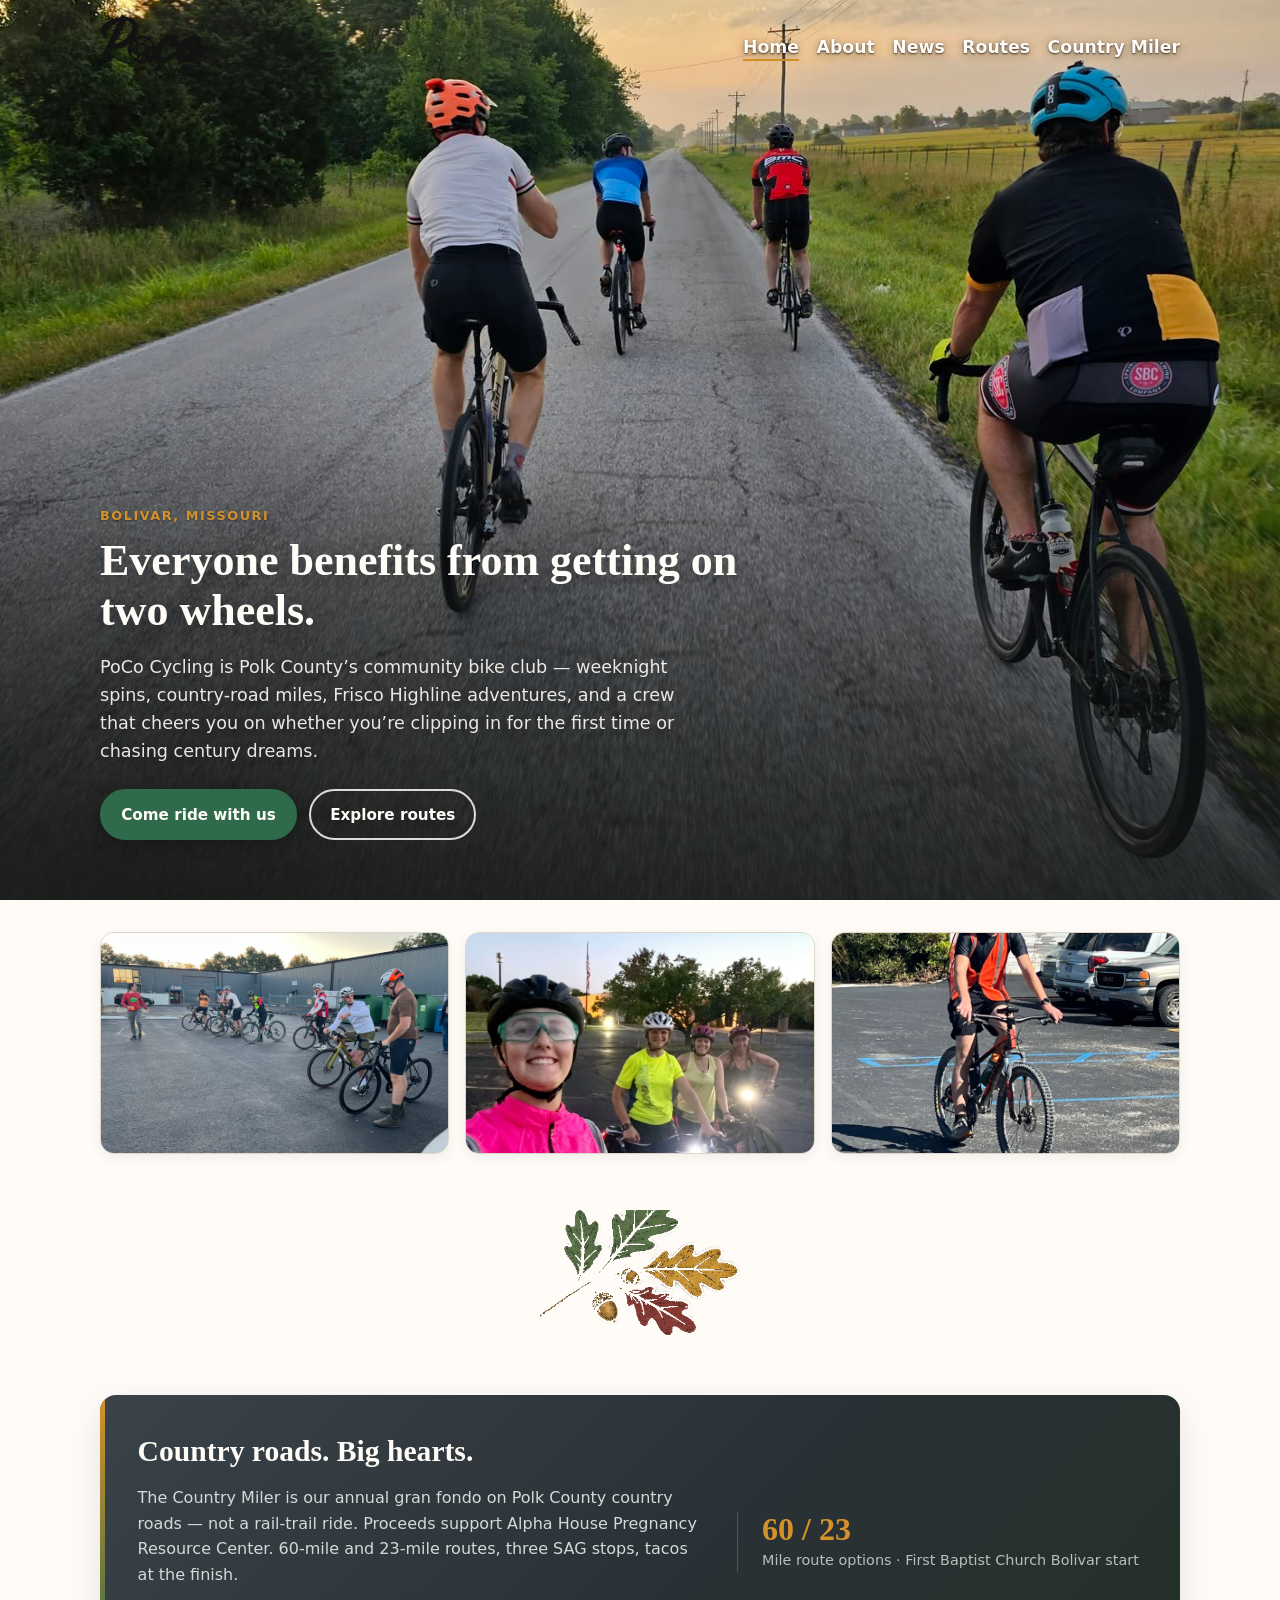
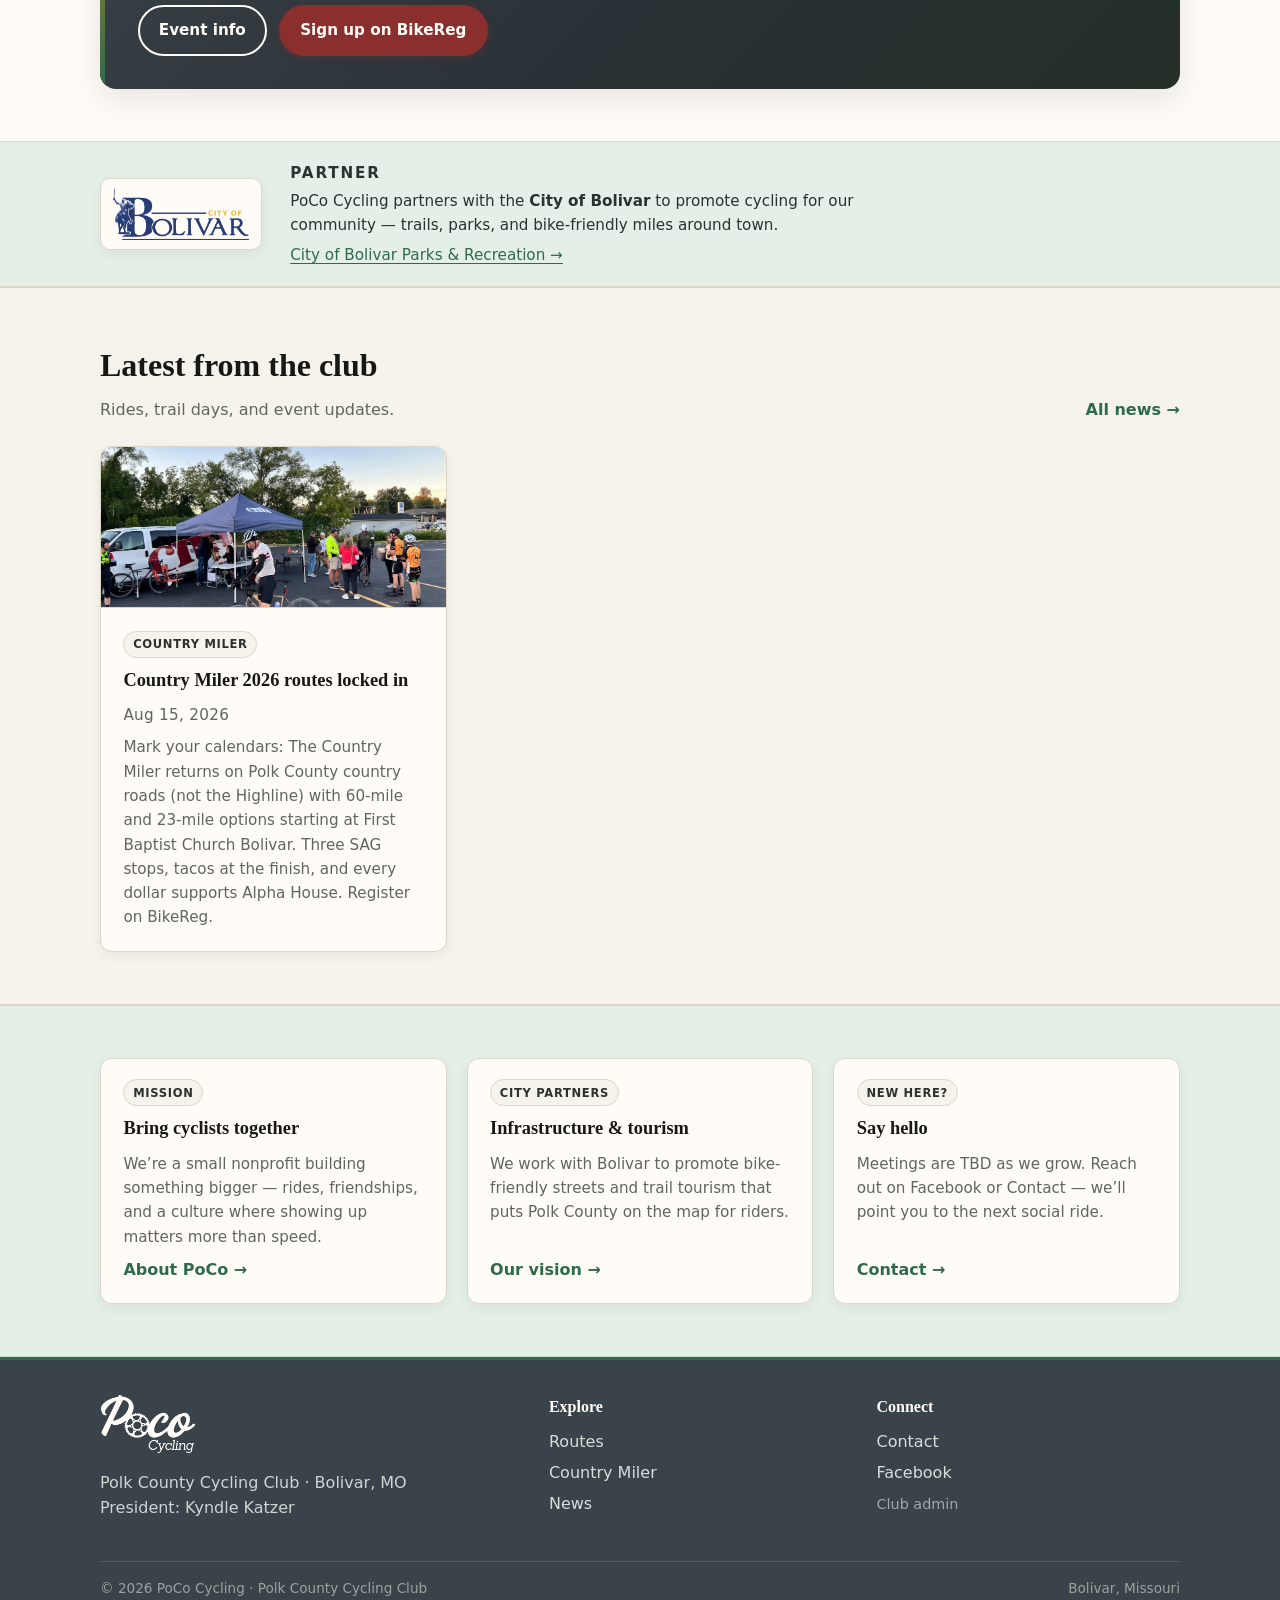
==== commit 436f647e: "Switch site icons to dedicated favicon assets All pages use favicon.svg / favicon-32.png / apple-tou" ====
--- a/index.html
+++ b/index.html
@@ -6,7 +6,9 @@
   <title>PoCo Cycling — Polk County Cycling Club</title>
   <meta name="description" content="Polk County Cycling Club in Bolivar, MO. Rides, Frisco Highline Trail, and The Country Miler gran fondo.">
   <link rel="stylesheet" href="css/styles.css?v=home4">
-  <link rel="icon" href="assets/poco-logo.png" type="image/png">
+  <link rel="icon" href="assets/favicon.svg" type="image/svg+xml">
+  <link rel="icon" href="assets/favicon-32.png" sizes="32x32" type="image/png">
+  <link rel="apple-touch-icon" href="assets/apple-touch-icon.png">
 </head>
 <body class="page-home">
   <header class="site-header">
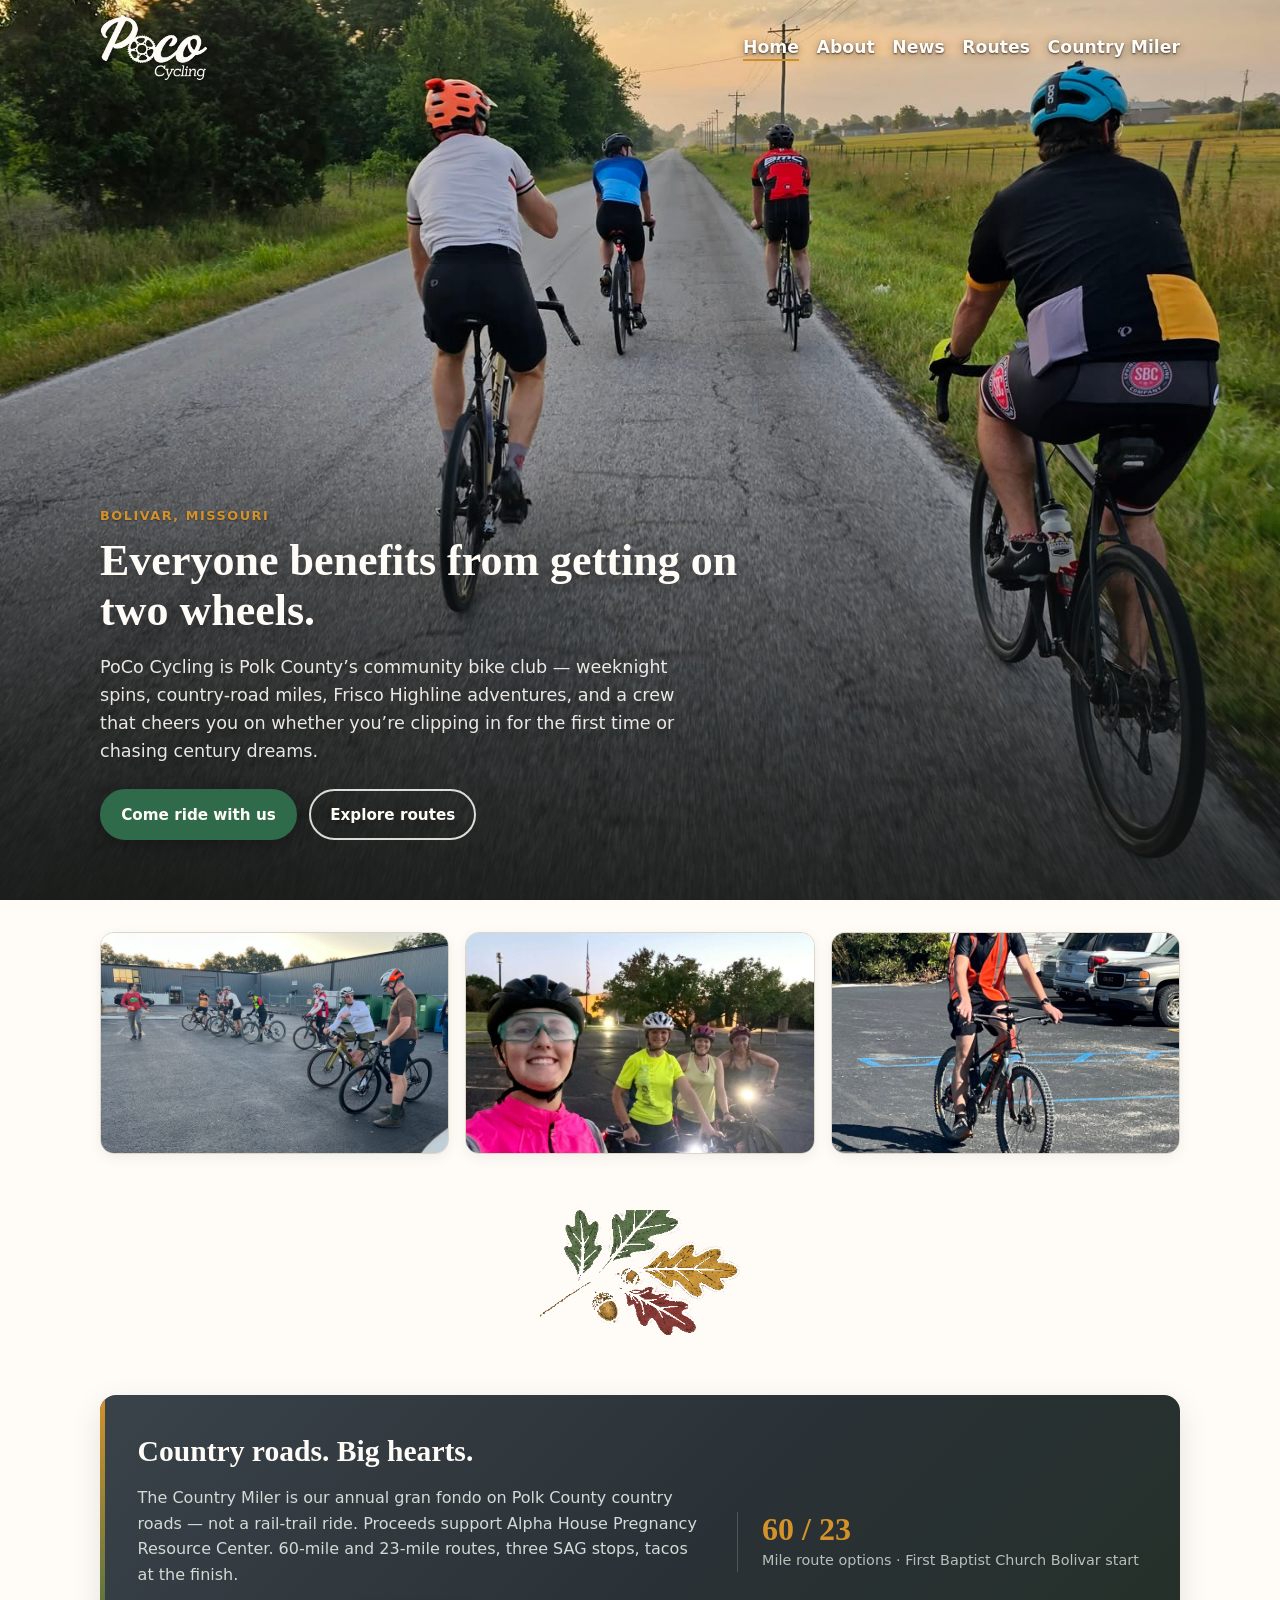
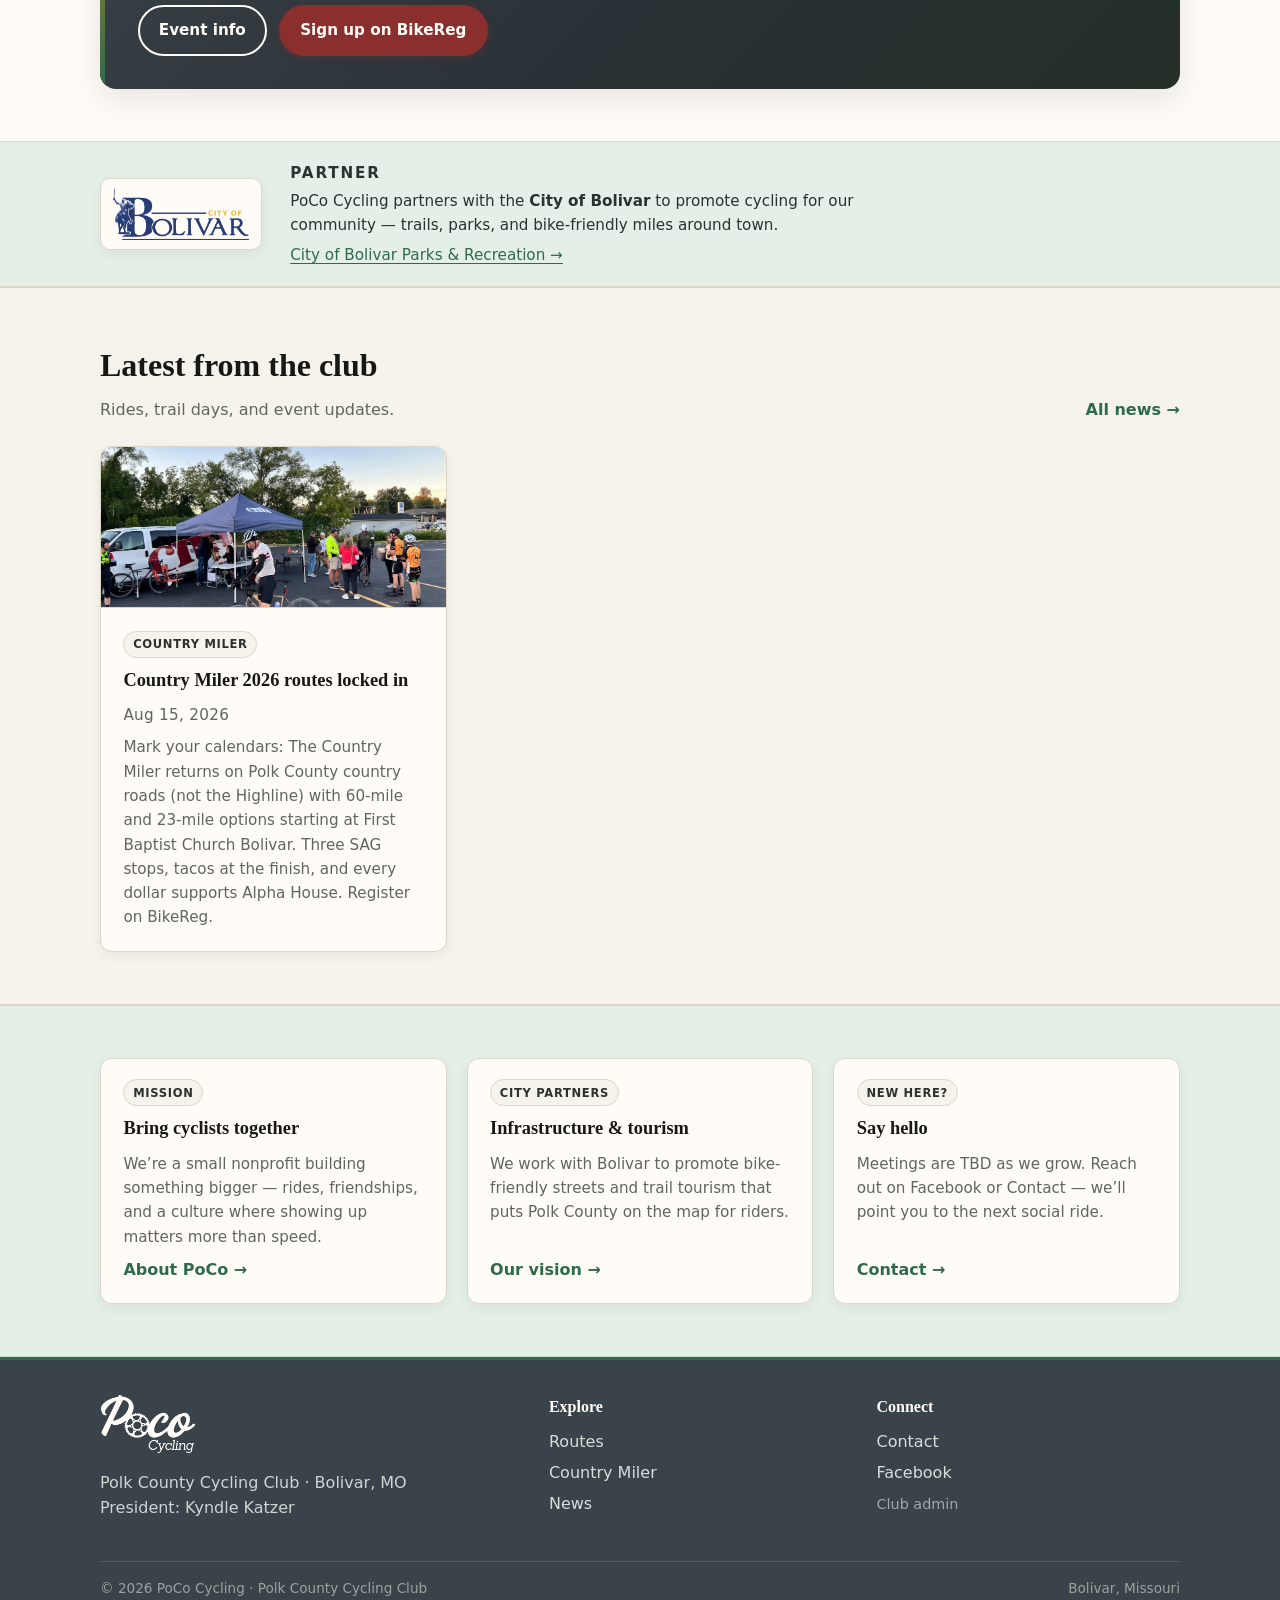
==== commit 65114c9f: "Use PNG favicons only with cache-bust query Drop favicon.svg; pages link favicon-32.png and apple-to" ====
--- a/index.html
+++ b/index.html
@@ -6,9 +6,8 @@
   <title>PoCo Cycling — Polk County Cycling Club</title>
   <meta name="description" content="Polk County Cycling Club in Bolivar, MO. Rides, Frisco Highline Trail, and The Country Miler gran fondo.">
   <link rel="stylesheet" href="css/styles.css?v=home4">
-  <link rel="icon" href="assets/favicon.svg" type="image/svg+xml">
-  <link rel="icon" href="assets/favicon-32.png" sizes="32x32" type="image/png">
-  <link rel="apple-touch-icon" href="assets/apple-touch-icon.png">
+  <link rel="icon" href="assets/favicon-32.png?v=sprocket2" sizes="32x32" type="image/png">
+  <link rel="apple-touch-icon" href="assets/apple-touch-icon.png?v=sprocket2">
 </head>
 <body class="page-home">
   <header class="site-header">
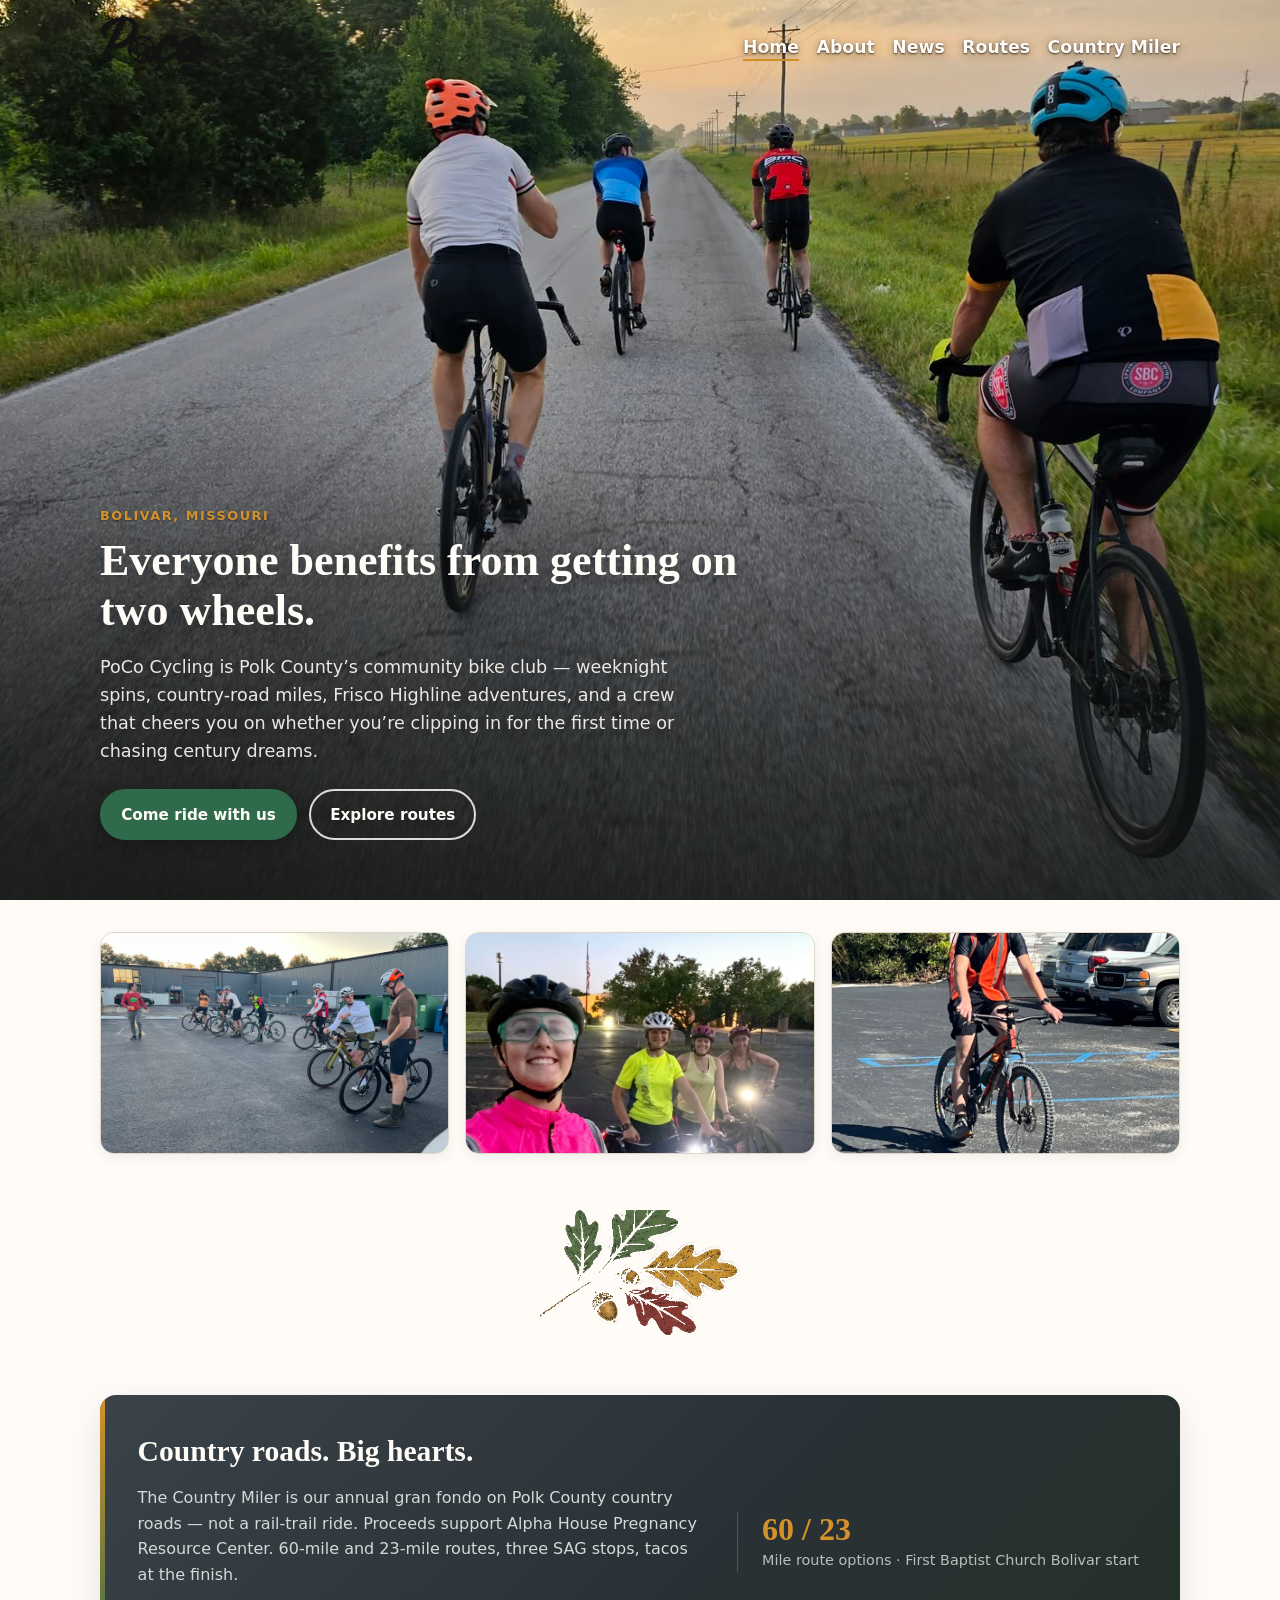
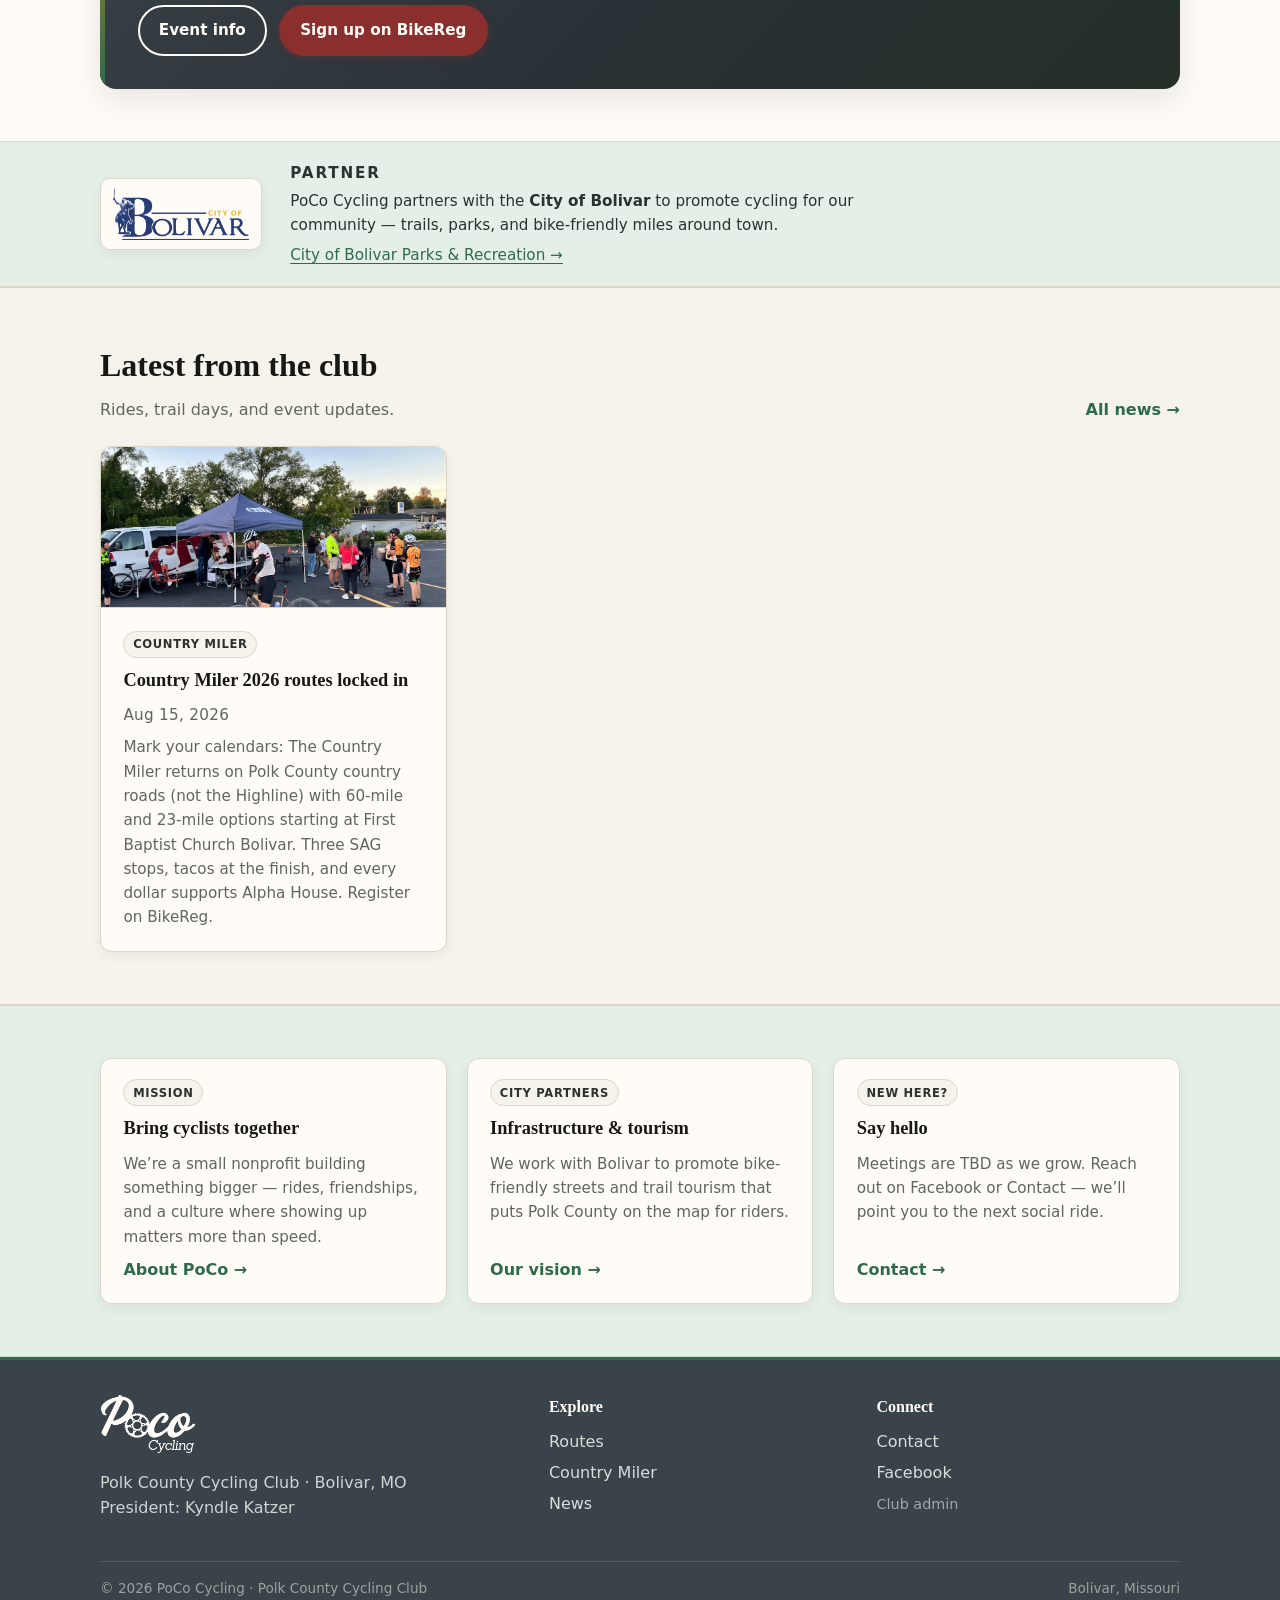
==== commit 724a742f: "Refresh favicons from Kyndle sprocket resize Designer straight-resize of the sprocket (transparent b" ====
--- a/index.html
+++ b/index.html
@@ -6,8 +6,8 @@
   <title>PoCo Cycling — Polk County Cycling Club</title>
   <meta name="description" content="Polk County Cycling Club in Bolivar, MO. Rides, Frisco Highline Trail, and The Country Miler gran fondo.">
   <link rel="stylesheet" href="css/styles.css?v=home4">
-  <link rel="icon" href="assets/favicon-32.png?v=sprocket2" sizes="32x32" type="image/png">
-  <link rel="apple-touch-icon" href="assets/apple-touch-icon.png?v=sprocket2">
+  <link rel="icon" href="assets/favicon-32.png?v=sprocket4" sizes="32x32" type="image/png">
+  <link rel="apple-touch-icon" href="assets/apple-touch-icon.png?v=sprocket4">
 </head>
 <body class="page-home">
   <header class="site-header">
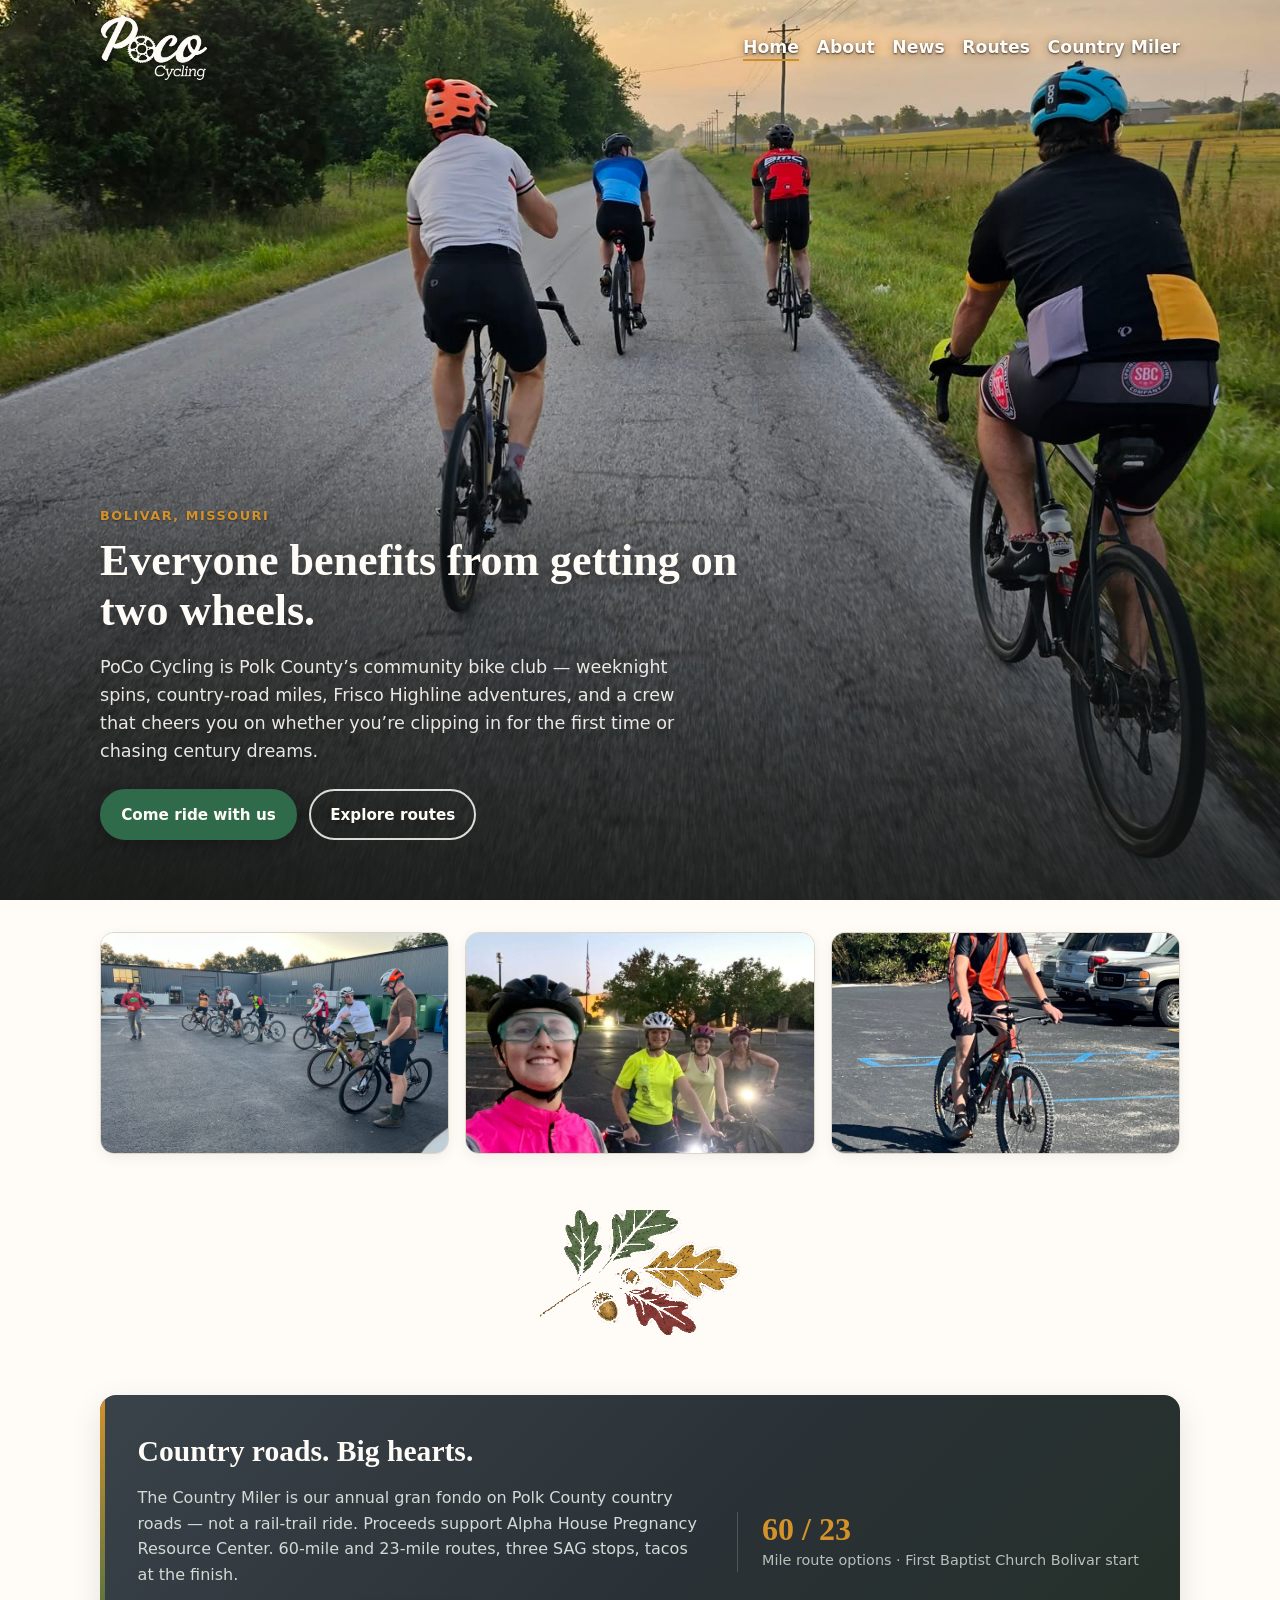
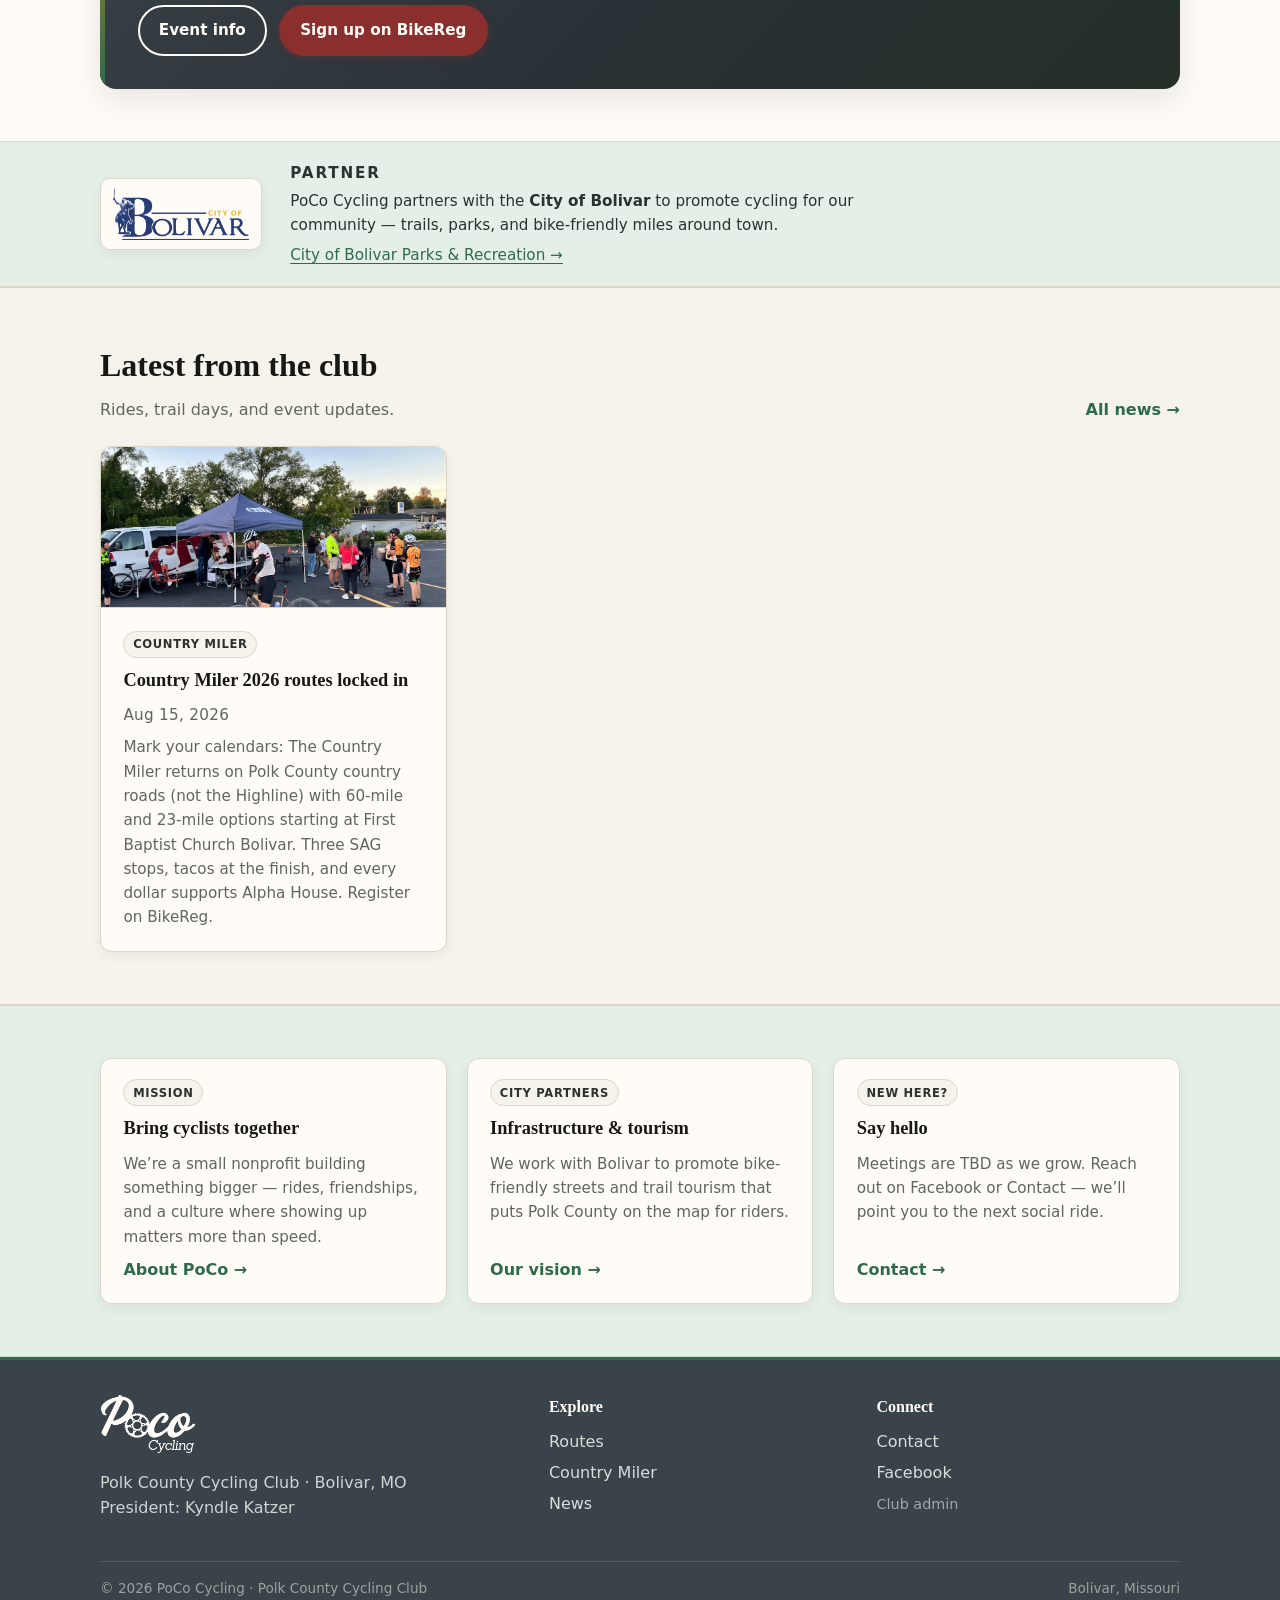
==== commit e7211fa7: "Add favicon.ico for Safari tab icons Safari often ignores PNG-only favicons and falls back to a titl" ====
--- a/index.html
+++ b/index.html
@@ -6,8 +6,9 @@
   <title>PoCo Cycling — Polk County Cycling Club</title>
   <meta name="description" content="Polk County Cycling Club in Bolivar, MO. Rides, Frisco Highline Trail, and The Country Miler gran fondo.">
   <link rel="stylesheet" href="css/styles.css?v=home4">
-  <link rel="icon" href="assets/favicon-32.png?v=sprocket4" sizes="32x32" type="image/png">
-  <link rel="apple-touch-icon" href="assets/apple-touch-icon.png?v=sprocket4">
+  <link rel="icon" href="favicon.ico?v=sprocket5" sizes="any">
+  <link rel="icon" href="assets/favicon-32.png?v=sprocket5" type="image/png" sizes="32x32">
+  <link rel="apple-touch-icon" href="assets/apple-touch-icon.png?v=sprocket5" sizes="180x180">
 </head>
 <body class="page-home">
   <header class="site-header">
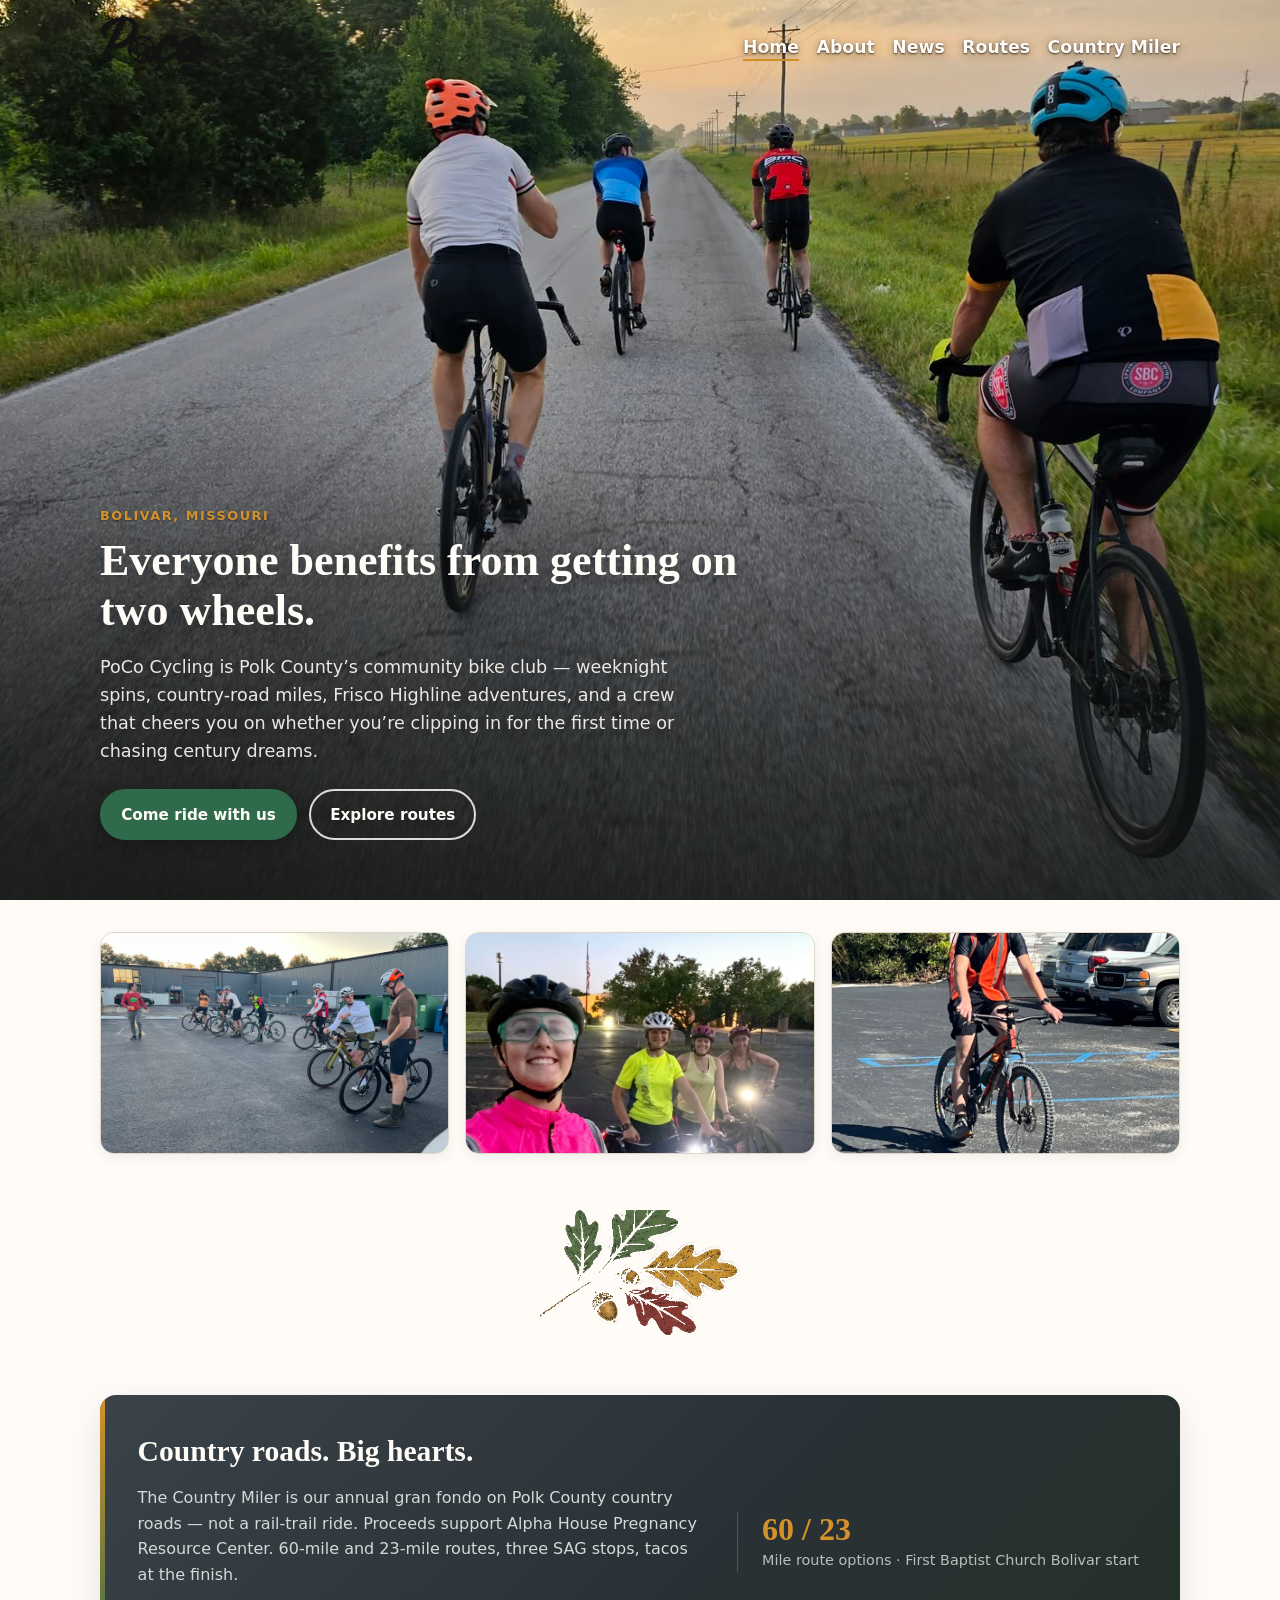
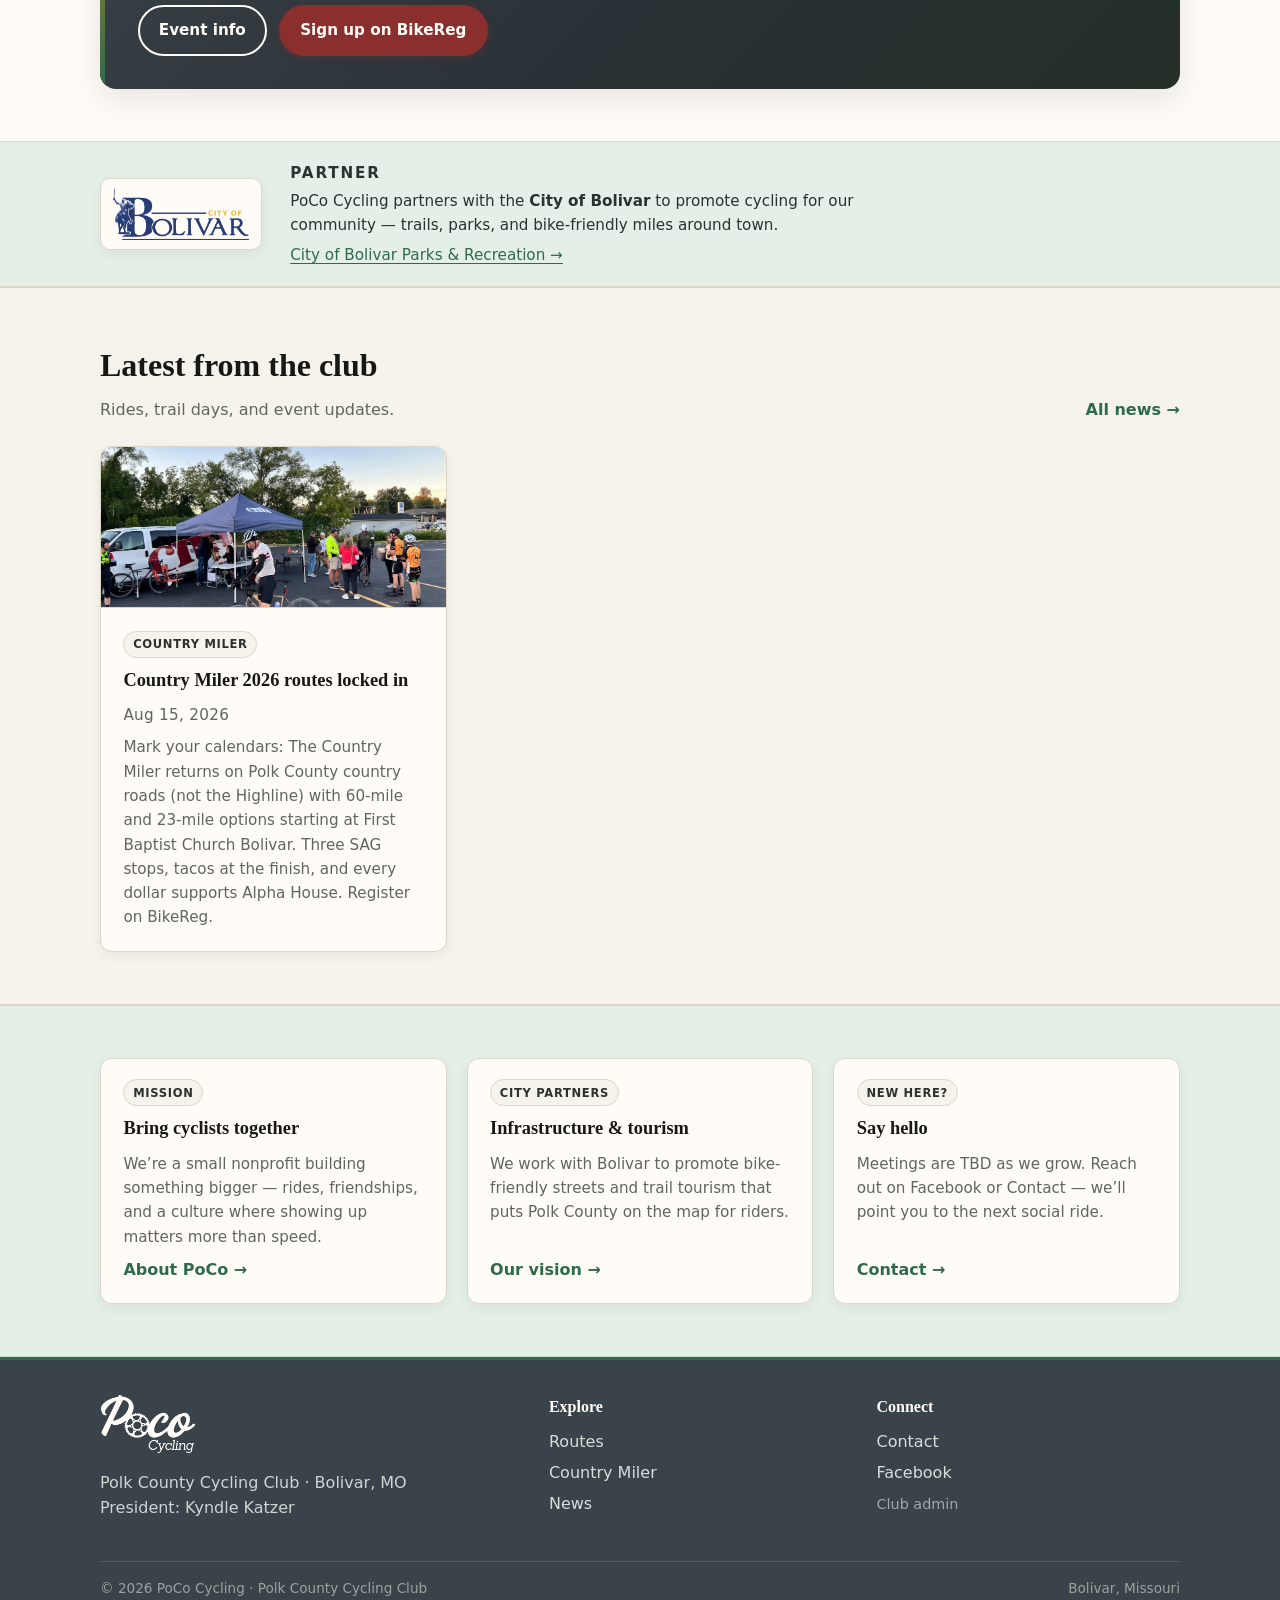
==== commit dace2247: "Fix Safari favicon with multi-size cream-disc ICO Replace broken 16x16 transparent ICO with proper 1" ====
--- a/index.html
+++ b/index.html
@@ -6,9 +6,10 @@
   <title>PoCo Cycling — Polk County Cycling Club</title>
   <meta name="description" content="Polk County Cycling Club in Bolivar, MO. Rides, Frisco Highline Trail, and The Country Miler gran fondo.">
   <link rel="stylesheet" href="css/styles.css?v=home4">
-  <link rel="icon" href="favicon.ico?v=sprocket5" sizes="any">
-  <link rel="icon" href="assets/favicon-32.png?v=sprocket5" type="image/png" sizes="32x32">
-  <link rel="apple-touch-icon" href="assets/apple-touch-icon.png?v=sprocket5" sizes="180x180">
+  <link rel="icon" href="/favicon.ico" sizes="any">
+  <link rel="shortcut icon" href="/favicon.ico">
+  <link rel="icon" href="/assets/favicon-32.png?v=sprocket6" type="image/png" sizes="32x32">
+  <link rel="apple-touch-icon" href="/assets/apple-touch-icon.png?v=sprocket6" sizes="180x180">
 </head>
 <body class="page-home">
   <header class="site-header">
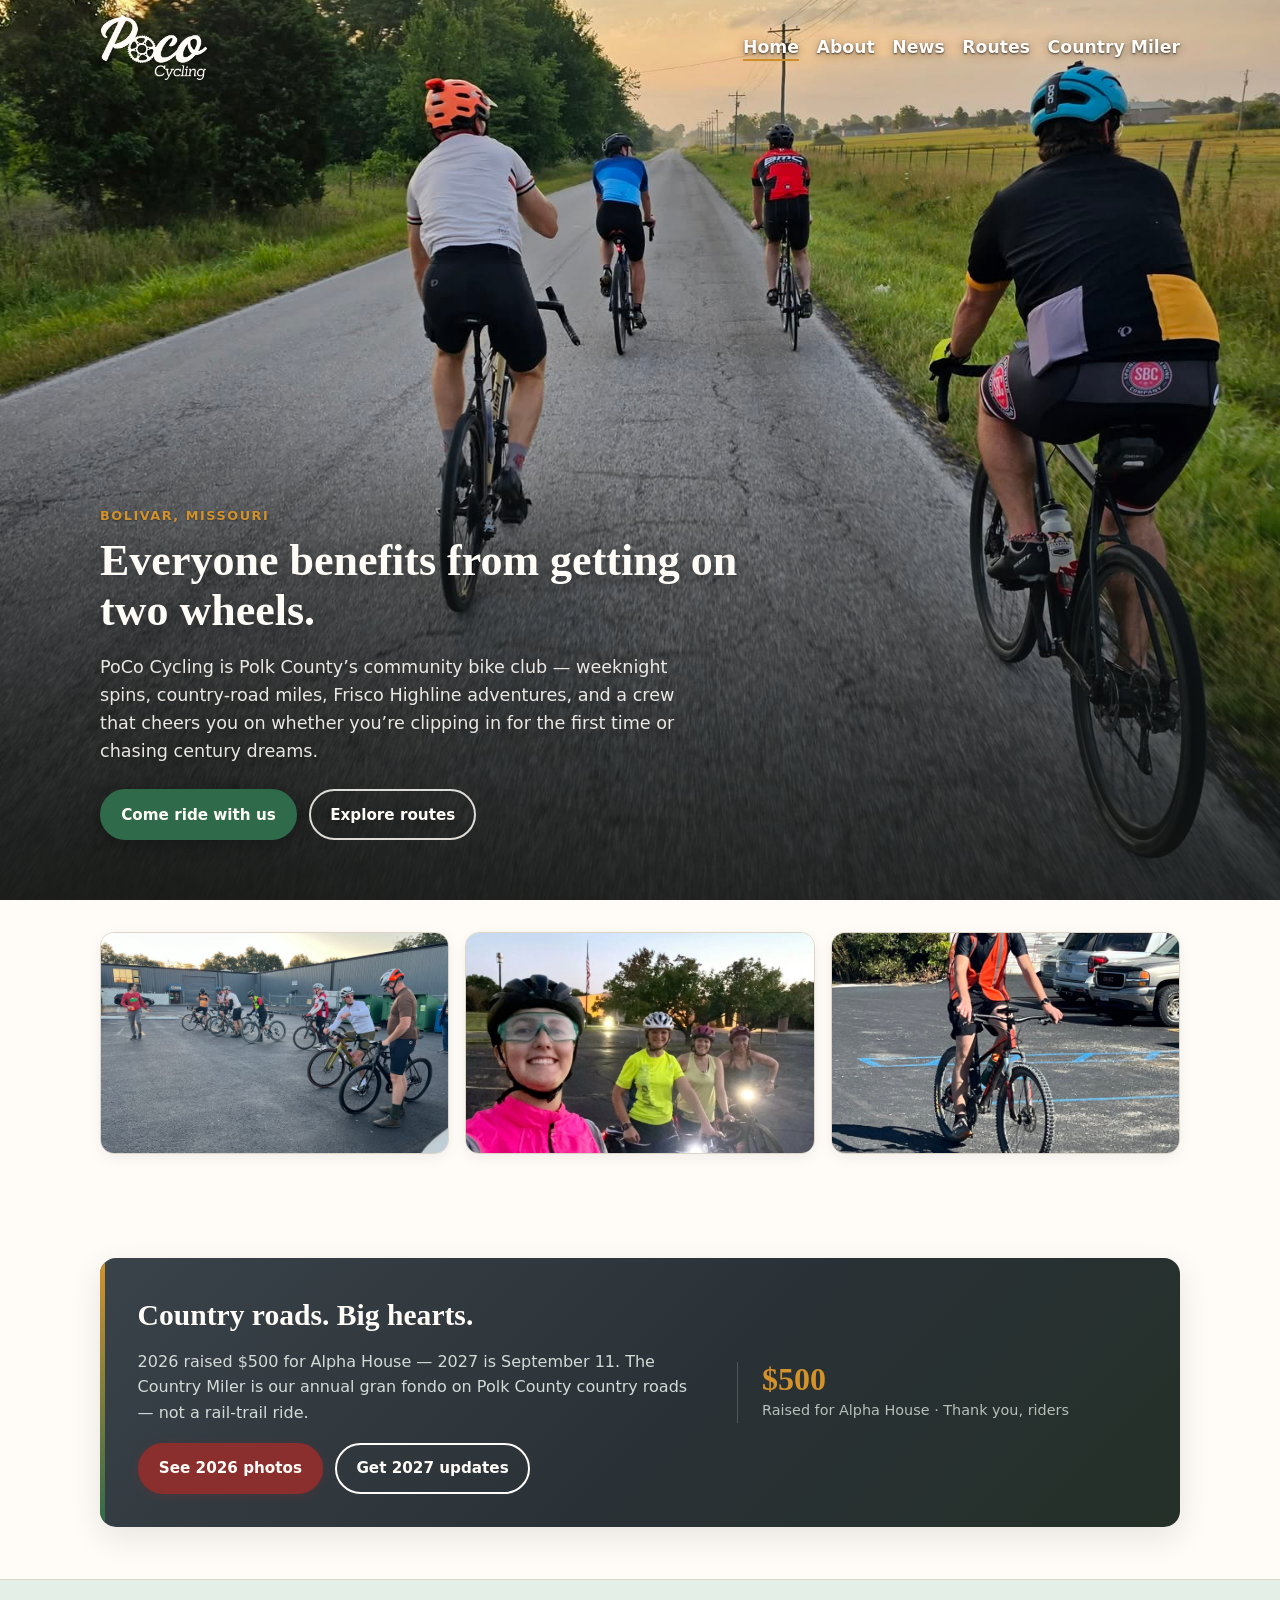
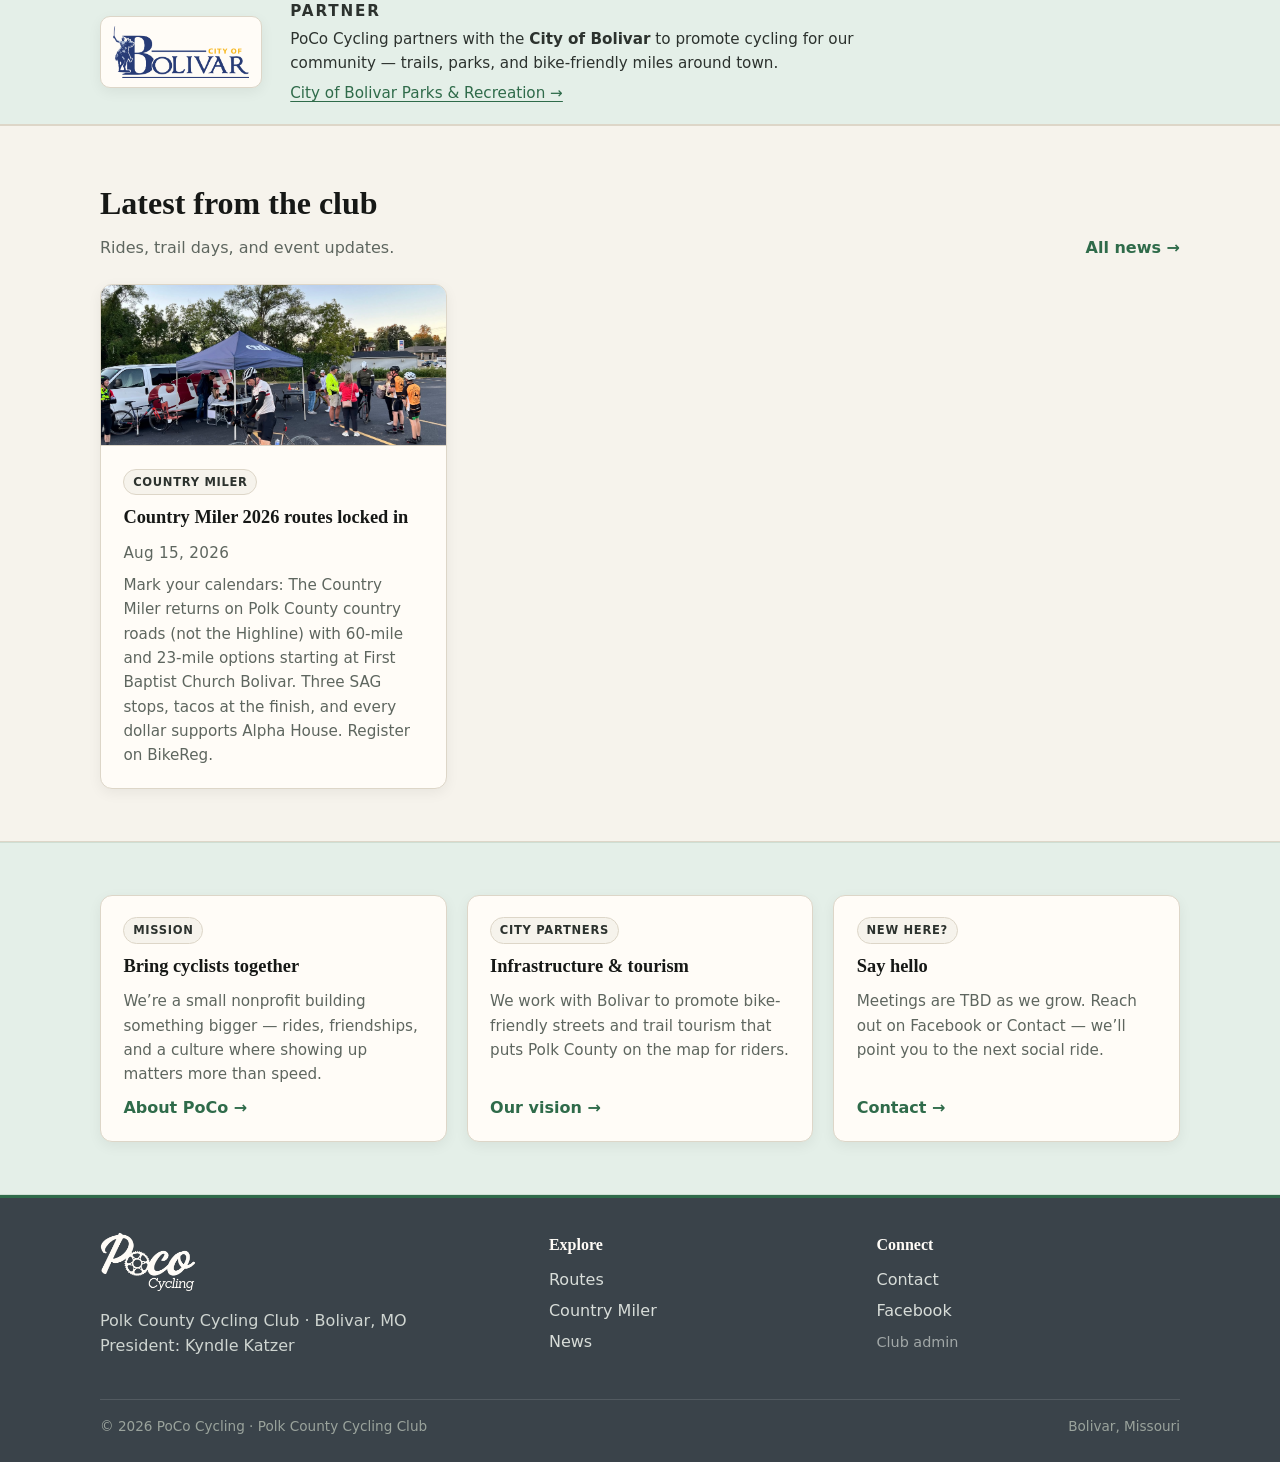
==== commit 4fb3373f: "Ship Country Miler 2026 post-event thank-you release Thank-you hero, $500 Alpha House impact, 2027 t" ====
--- a/index.html
+++ b/index.html
@@ -5,7 +5,7 @@
   <meta name="viewport" content="width=device-width, initial-scale=1">
   <title>PoCo Cycling — Polk County Cycling Club</title>
   <meta name="description" content="Polk County Cycling Club in Bolivar, MO. Rides, Frisco Highline Trail, and The Country Miler gran fondo.">
-  <link rel="stylesheet" href="css/styles.css?v=home4">
+  <link rel="stylesheet" href="css/styles.css?v=cm2026photos">
   <link rel="icon" href="/favicon.ico" sizes="any">
   <link rel="shortcut icon" href="/favicon.ico">
   <link rel="icon" href="/assets/favicon-32.png?v=sprocket6" type="image/png" sizes="32x32">
@@ -59,25 +59,20 @@
         </div>
       </div>
     </section>
-
-    <div class="illust-divider" aria-hidden="true">
-      <img src="assets/illustrations/botanical.png" alt="" width="220" height="140" loading="lazy">
-    </div>
-
-    <section class="section">
+<section class="section">
       <div class="container">
         <div class="callout">
           <div>
             <h2>Country roads. Big hearts.</h2>
-            <p>The Country Miler is our annual gran fondo on Polk County country roads — not a rail-trail ride. Proceeds support Alpha House Pregnancy Resource Center. 60-mile and 23-mile routes, three SAG stops, tacos at the finish.</p>
+            <p>2026 raised $500 for Alpha House — 2027 is September 11. The Country Miler is our annual gran fondo on Polk County country roads — not a rail-trail ride.</p>
             <div class="cta-row" style="margin-top:1rem">
-              <a class="btn btn-outline" href="country-miler.html">Event info</a>
-              <a class="btn btn-barn" href="https://www.bikereg.com/the-country-miler" target="_blank" rel="noopener noreferrer">Sign up on BikeReg</a>
+              <a class="btn btn-barn" href="country-miler.html#event-photos">See 2026 photos</a>
+              <a class="btn btn-outline" href="contact.html">Get 2027 updates</a>
             </div>
           </div>
           <div class="callout-stat">
-            <strong>60 / 23</strong>
-            <span>Mile route options · First Baptist Church Bolivar start</span>
+            <strong>$500</strong>
+            <span>Raised for Alpha House · Thank you, riders</span>
           </div>
         </div>
       </div>
@@ -165,6 +160,6 @@
       </div>
     </div>
   </footer>
-  <script src="js/main.js?v=logo4"></script>
+  <script src="js/main.js?v=cm2026wrap"></script>
 </body>
 </html>
--- a/css/styles.css
+++ b/css/styles.css
@@ -1678,18 +1678,6 @@
 }
 
 /* Illustration accents — light, warm, spare */
-.illust-divider {
-  display: flex;
-  justify-content: center;
-  padding: 0.25rem 0 0.5rem;
-}
-
-.illust-divider img {
-  width: min(200px, 42vw);
-  height: auto;
-  opacity: 0.92;
-}
-
 .illust-accent {
   margin: 0 0 1.25rem;
 }
@@ -2248,3 +2236,55 @@
 body.lightbox-open {
   overflow: hidden;
 }
+
+
+/* Country Miler route Strava / GPX actions */
+.cm-route-list > li {
+  margin-bottom: 1.1rem;
+}
+.cm-route-actions {
+  display: flex;
+  flex-wrap: wrap;
+  gap: 0.55rem;
+  margin-top: 0.55rem;
+}
+.cm-route-actions .btn {
+  font-size: 0.9rem;
+  padding: 0.45rem 0.85rem;
+}
+
+/* Country Miler 2027 save-the-date band */
+.cm-2027-band {
+  background: var(--cm-bg);
+  border-block: 1px solid var(--tan);
+}
+.cm-2027-card {
+  max-width: 40rem;
+  margin: 0 auto;
+  text-align: center;
+  padding: 0.5rem 0;
+}
+.cm-2027-card .eyebrow {
+  color: var(--barn);
+  letter-spacing: 0.06em;
+  text-transform: uppercase;
+  font-size: 0.8rem;
+  font-weight: 600;
+  margin-bottom: 0.5rem;
+}
+.cm-2027-card h2 {
+  color: var(--barn);
+  margin-bottom: 0.5rem;
+}
+.cm-2027-date {
+  font-weight: 600;
+  color: var(--ink, #2a2118);
+  margin-bottom: 0.75rem;
+}
+
+
+/* CM thank-you hero: breathe between lede and CTAs (~1.25rem more air than default) */
+.cm-hero-photo .cta-row,
+.cm-hero-photo-content .cta-row {
+  margin-top: 1.85rem;
+}
